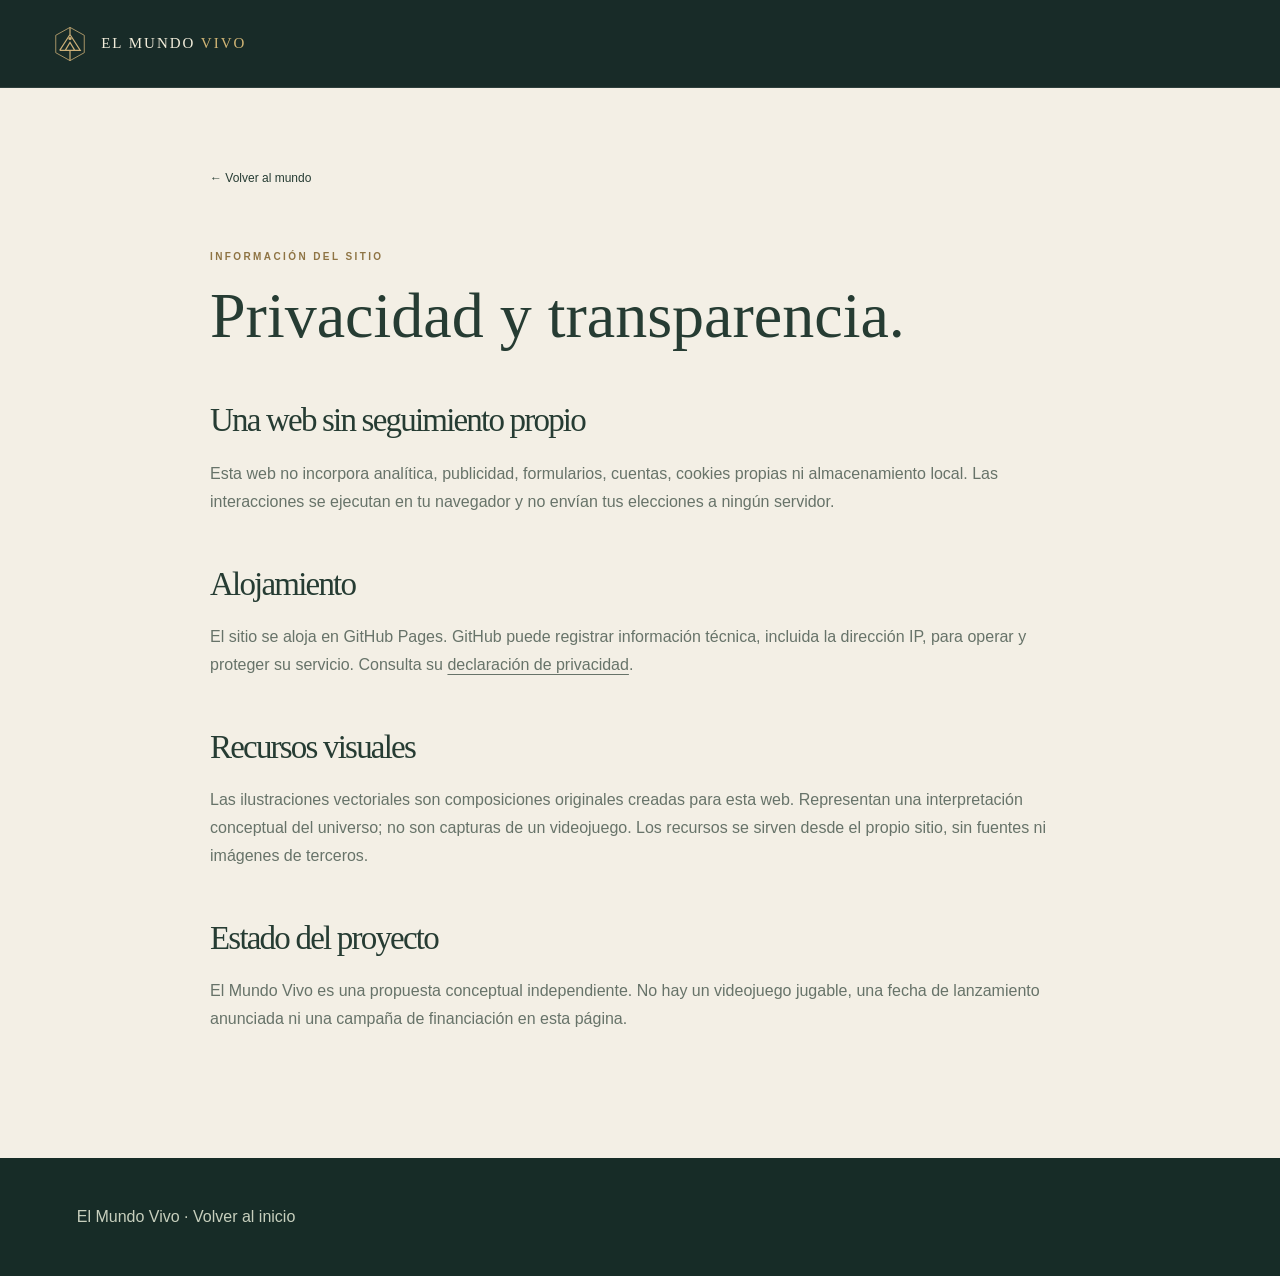
==== privacidad.html @ 5e22acbb "Create original responsive El Mundo Vivo concept website" ====
<!doctype html><html lang="es"><head><meta charset="utf-8"><meta name="viewport" content="width=device-width,initial-scale=1"><link rel="stylesheet" href="styles.css"><link rel="icon" href="assets/sigil.svg"><title>Privacidad — El Mundo Vivo</title></head><body><header class="header"><a class="brand" href="index.html"><img src="assets/sigil.svg" width="38" height="38" alt=""><span>EL MUNDO <b>VIVO</b></span></a></header><main class="document"><a class="back" href="index.html">← Volver al mundo</a><p class="eyebrow">INFORMACIÓN DEL SITIO</p><h1>Privacidad y transparencia.</h1><h2>Una web sin seguimiento propio</h2><p>Esta web no incorpora analítica, publicidad, formularios, cuentas, cookies propias ni almacenamiento local. Las interacciones se ejecutan en tu navegador y no envían tus elecciones a ningún servidor.</p><h2>Alojamiento</h2><p>El sitio se aloja en GitHub Pages. GitHub puede registrar información técnica, incluida la dirección IP, para operar y proteger su servicio. Consulta su <a href="https://docs.github.com/es/site-policy/privacy-policies/github-general-privacy-statement" rel="noreferrer">declaración de privacidad</a>.</p><h2>Recursos visuales</h2><p>Las ilustraciones vectoriales son composiciones originales creadas para esta web. Representan una interpretación conceptual del universo; no son capturas de un videojuego. Los recursos se sirven desde el propio sitio, sin fuentes ni imágenes de terceros.</p><h2>Estado del proyecto</h2><p>El Mundo Vivo es una propuesta conceptual independiente. No hay un videojuego jugable, una fecha de lanzamiento anunciada ni una campaña de financiación en esta página.</p></main><footer><a href="index.html">El Mundo Vivo · Volver al inicio</a></footer></body></html>
---- styles.css ----
@font-face{font-family:Atlas;src:local('Palatino Linotype'),local('Book Antiqua'),local('Georgia');font-display:swap}*{box-sizing:border-box}html{scroll-behavior:smooth;scroll-padding-top:90px}body{margin:0;background:#f3efe5;color:#263c33;font-family:'Segoe UI',Arial,sans-serif;font-size:16px;line-height:1.75}::selection{background:#ba9a59;color:#152c28}a{color:inherit;text-decoration:none}button{font:inherit;color:inherit;cursor:pointer}button,a{-webkit-tap-highlight-color:transparent}button:focus-visible,a:focus-visible,[tabindex]:focus-visible{outline:3px solid #ba8437;outline-offset:5px}img,svg{max-width:100%;display:block}h1,h2,h3,p{margin:0}h1,h2,h3{font-family:Atlas,Georgia,serif;font-weight:400;line-height:1.13}h2{font-size:clamp(36px,4.1vw,62px);letter-spacing:-1.8px}h2 em,h1 em{font-weight:400;color:#8e7444}h3{font-size:30px}p{color:#677369}button{background:none;border:0}.section{padding:105px max(6vw,24px)}.section-index,.eyebrow,.tiny-label,.map-caption{font-size:10px;letter-spacing:2.4px;font-weight:600}.section-index{color:#7b826f;margin-bottom:31px}.eyebrow{color:#8e7444;margin-bottom:22px;line-height:1.6}.header{height:88px;padding:0 4%;display:flex;align-items:center;justify-content:space-between;background:#182b28;color:#f2eddb;border-bottom:1px solid #ffffff18;position:relative;z-index:20}.brand{display:inline-flex;align-items:center;gap:12px;white-space:nowrap}.brand span{font-family:Georgia,serif;font-size:15px;letter-spacing:2px}.brand b{font-weight:400;color:#d1b575}nav{display:flex;align-items:center;gap:30px;font-size:12px;letter-spacing:.4px}nav a{padding:12px 0;position:relative}nav a:after{content:'';height:1px;background:#d1b575;position:absolute;bottom:6px;left:0;width:0;transition:width .2s}nav a:hover:after{width:100%}.nav-cta{border:1px solid #d1b5756b;padding:11px 18px;display:flex;gap:28px}.menu-toggle{display:none}.skip{position:fixed;top:-100px;left:15px;background:#f3efe5;color:#182b28;padding:12px 20px;z-index:100}.skip:focus{top:10px}.hero{height:min(820px,calc(100svh - 88px));min-height:650px;position:relative;overflow:hidden;background:#314b43;color:#f3efdf}.hero-art,.hero-shade{position:absolute;inset:0}.hero-art{background:url('assets/hero.svg') center 42%/cover no-repeat}.hero-shade{background:linear-gradient(90deg,#112b2ac9 0%,#112b2a62 46%,#112b2a00 78%),linear-gradient(0deg,#122c2be8 0%,#142d2b00 50%)}.hero-content{position:relative;padding:130px 6vw 0;max-width:1100px}.light{color:#e3d1a3;display:flex;align-items:center;gap:15px}.line{height:1px;width:35px;background:#c6a868}.hero h1{font-size:clamp(42px,5vw,76px);letter-spacing:-1.9px;line-height:1.13}.hero h1 em{color:#e5d1a2}.hero-content>p:not(.eyebrow){max-width:530px;color:#e4e7db;font-size:15px;margin-top:28px;line-height:1.9}.hero-actions{display:flex;align-items:center;gap:30px;margin-top:37px}.button{padding:15px 24px;display:inline-flex;align-items:center;justify-content:space-between;gap:35px;font-size:12px;letter-spacing:.4px;min-height:50px;transition:background .2s,transform .2s}.button:hover{transform:translateY(-2px)}.gold{background:#d6bb80;color:#1e342c;border:1px solid #d6bb80}.gold:hover{background:#ead3a1}.text-link{font-size:12px;border-bottom:1px solid #b5bfa666;padding:12px 0;display:inline-flex;gap:22px}.hero-foot{position:absolute;bottom:32px;left:6%;right:6%;display:flex;justify-content:space-between;border-top:1px solid #d5dfc52e;padding-top:23px;font-size:9px;letter-spacing:1.8px}.hero-foot span{display:flex;align-items:center;gap:10px}.hero-foot small{font-size:10px;letter-spacing:.4px;color:#bec8b8}.hero-foot i,.status-pill i{width:5px;height:5px;border-radius:50%;background:#c8ae72;display:inline-block}.art-caption{position:absolute;right:24px;top:25px;font-size:8px;letter-spacing:1.2px;color:#f1e7c8;opacity:.7;writing-mode:vertical-rl}.intro{display:grid;grid-template-columns:1.25fr 1fr;column-gap:10%}.intro .section-index{grid-column:1/-1}.intro-body{padding-top:25px;max-width:470px}.intro-body p+p{margin-top:19px}.principles{grid-column:1/-1;display:grid;grid-template-columns:repeat(3,1fr);gap:65px;margin-top:65px;padding-top:36px;border-top:1px solid #c4c4b0}.principles article{position:relative;padding-left:40px}.principles article>span{position:absolute;left:0;top:2px;color:#9e8859;font-family:Georgia;font-size:22px}.principles h3{font-size:23px;margin-bottom:11px}.principles p{font-size:13px;max-width:265px}.atlas{background:#e7e7db;border-block:1px solid #d8dbcb}.section-top{display:flex;justify-content:space-between;align-items:end;gap:50px;margin-bottom:55px}.section-top>p{max-width:300px;font-size:14px;padding-bottom:5px}.atlas-layout{display:grid;grid-template-columns:1.25fr 1fr;gap:5%;align-items:start}.map-frame{position:relative;padding-top:27px}.map-caption{position:absolute;top:0;left:0;font-size:8px;letter-spacing:1.6px;color:#6b7f70}.map{width:100%;height:auto;max-height:580px}.region-tabs{display:flex;gap:18px;border-bottom:1px solid #b8c2b1;overflow:auto;scrollbar-width:thin}.region-tabs button{padding:12px 0 14px;white-space:nowrap;font-size:11px;position:relative;min-height:48px}.region-tabs button[aria-selected=true]{color:#745c2c}.region-tabs button[aria-selected=true]:after{content:'';position:absolute;bottom:0;left:0;right:0;height:2px;background:#a38c53}.region-detail{padding-top:25px}.region-art{height:220px;background:#a8b3a0;overflow:hidden}.region-art img{width:100%;height:100%;object-fit:cover}.region-copy{padding:27px 0 0}.region-copy .eyebrow{font-size:9px;margin-bottom:11px}.region-copy h3{font-size:40px;margin-bottom:15px}.region-copy>p:not(.eyebrow){font-size:13px}.tags{display:flex;gap:8px;flex-wrap:wrap;margin:22px 0}.tags span{font-size:9px;text-transform:uppercase;letter-spacing:1px;border:1px solid #b8c2b1;padding:4px 10px}.region-note{border-top:1px solid #c3c9b9;padding-top:18px;font-family:Georgia,serif;font-style:italic;color:#6a735d!important}.paths{background:#182f2b;color:#f2edde}.paths .section-index{color:#91a293}.paths-heading{display:flex;justify-content:space-between;align-items:end;gap:40px}.paths h2 em{color:#cbb179}.paths-heading>p{color:#adbaac;font-size:14px}.life-layout{display:grid;grid-template-columns:1fr 1.4fr;gap:10%;margin-top:55px}.life-options button{width:100%;min-height:65px;border-bottom:1px solid #aebda42d;display:flex;align-items:center;gap:20px;text-align:left;font-family:Georgia,serif;font-size:24px;color:#a4b1a3;transition:color .2s,padding .2s}.life-options button>span{font-family:'Segoe UI',sans-serif;font-size:9px;letter-spacing:1px;color:#95a58e}.life-options button>b{margin-left:auto;font-weight:400;font-family:Arial;opacity:0;font-size:19px}.life-options button.active,.life-options button:hover{color:#e5d1a2;padding-left:12px}.life-options button.active>b{opacity:1}.life-story{position:relative;min-height:470px;border:1px solid #bec9ac40;padding:150px 42px 35px;overflow:hidden;background:#213b34}.life-emblem{position:absolute;right:22px;top:5px;opacity:.6;width:185px;height:170px}.life-emblem svg{fill:none;stroke:#c9ae74;stroke-width:1}.life-story .eyebrow{color:#c9ae74;font-size:9px}.life-story h3{font-size:37px;max-width:420px;position:relative}.life-story>p:not(.eyebrow){color:#bbc7b6;font-size:13px;margin:22px 0;max-width:430px;position:relative}.life-quote{font-family:Georgia,serif;font-size:14px;font-style:italic;color:#d5cfb7;display:block;max-width:400px}.life-progression{display:flex;align-items:center;gap:14px;font-size:9px;letter-spacing:.5px;text-transform:uppercase;margin-top:30px;padding-top:22px;border-top:1px solid #b7c2a52d}.life-progression i{font-style:normal;color:#bda26b}.paths-note{font-size:12px;color:#aebba8;margin-top:36px}.chronicles{background:#f3efe5}.chronicle-layout{display:grid;grid-template-columns:1fr 1.45fr;gap:9%}.chronicle-intro{padding-top:25px}.tiny-label{font-size:8px;color:#928259}.chronicle-intro h3{font-size:33px;margin:21px 0}.chronicle-intro>p{font-size:13px;max-width:360px}.week-controls{display:flex;gap:7px;margin-top:33px}.week-controls button{height:44px;width:44px;min-width:35px;border:1px solid #c7c8b6;font-size:11px}.week-controls button.active{background:#2c4438;color:#f1ebd8;border-color:#2c4438}.day-card{border:1px solid #c6c7b4;background:#eae7da;padding:36px 38px;min-height:350px;display:flex;flex-direction:column;position:relative}.day-top{display:flex;justify-content:space-between;align-items:center}.day-top>span{font-family:Georgia;font-size:65px;color:#b1ad90;line-height:1}.day-top .eyebrow{font-size:9px;margin:0}.day-card h3{font-size:36px;margin-top:32px}.day-card>p{font-size:14px;margin-top:20px}.day-bottom{border-top:1px solid #c7c7b4;padding-top:22px;margin-top:30px;display:flex;align-items:center;justify-content:space-between;gap:15px;font-size:10px}.day-bottom>span{color:#727b69;font-size:9px}.day-bottom button{white-space:nowrap;min-height:44px;padding:0}.day-bottom button span{margin-left:12px}.manifesto{background:#e5e6d9;text-align:center;padding-bottom:100px;border-block:1px solid #d2d6c4}.ornament{display:block;color:#9d8756;font-size:38px;margin-bottom:10px}.manifesto .eyebrow{font-size:9px}.promises{display:flex;gap:65px;text-align:left;margin:55px auto 0;max-width:1120px}.promises p{flex:1;font-size:13px}.promises b{display:block;font-family:Georgia,serif;color:#344c3d;font-size:20px;font-weight:400;margin-bottom:12px}.horizon-layout{display:grid;grid-template-columns:1.25fr 1fr;gap:10%}.horizon-layout>div>p:not(.eyebrow){font-size:14px;max-width:490px;margin:28px 0}.outline{border:1px solid #9caa91;margin-top:5px}.outline:hover{background:#e4e6d6}.project-status{border:1px solid #c9cbb9;padding:32px 34px;align-self:start}.status-pill{display:inline-flex;align-items:center;gap:10px;font-size:8px;letter-spacing:1.7px;border:1px solid #b3bfa7;padding:5px 12px;margin-bottom:24px}.status-pill i{background:#748969}.project-status h3{font-size:28px}.project-status>p{font-size:12px!important;margin:17px 0!important}.project-status dl{margin:22px 0 0}.project-status dl div{display:flex;gap:15px;justify-content:space-between;padding:13px 0;border-top:1px solid #d4d6c5;font-size:10px}.project-status dt{color:#80886f}.project-status dd{margin:0;text-align:right}.closing{padding:80px 24px;background:#2a4236;text-align:center;color:#e7ddbf;background-image:url('assets/closing.svg');background-size:cover;background-position:center}.closing p{font-family:Georgia,serif;color:#e7ddbf;font-size:clamp(23px,3vw,39px);line-height:1.5}.closing a{display:inline-flex;gap:25px;padding:15px 0;border-bottom:1px solid #bfb186;font-size:11px;margin-top:23px}footer{background:#172c27;color:#c7cfbd;padding:45px 6%;display:flex;align-items:center;justify-content:space-between;gap:35px;flex-wrap:wrap}footer>.brand span{font-size:12px}footer>p{font-family:Georgia,serif;font-size:13px;color:#a3b29e}footer>div{display:flex;flex-wrap:wrap;gap:18px;font-size:10px}footer>div>span{flex-basis:100%;text-align:right;font-size:8px;letter-spacing:1px;color:#82967f}.document{max-width:920px;margin:auto;padding:75px 30px 110px}.document h1{font-size:clamp(42px,5vw,64px);margin-bottom:35px}.document h2{font-size:33px;margin:50px 0 20px}.document p{margin:15px 0}.document li{margin:12px 0}.document .back{display:inline-block;margin-bottom:45px;font-size:12px}.document a:not(.back){text-decoration:underline;text-underline-offset:4px}.document .doc-lead{font-family:Georgia,serif;font-size:24px;color:#8e7444}.document .doc-note{border-block:1px solid #c9cbb9;padding:20px 0;margin:30px 0;font-size:13px}@media(min-width:1600px){.section{padding-left:max(6vw,calc((100vw - 1400px)/2));padding-right:max(6vw,calc((100vw - 1400px)/2))}.hero-content{padding-left:max(6vw,calc((100vw - 1400px)/2));max-width:1300px}}@media(max-width:1050px){nav{gap:18px}.brand span{font-size:12px}.atlas-layout{gap:4%;grid-template-columns:1fr 1fr}.region-tabs{gap:12px}.life-layout{gap:6%}.life-story{padding-inline:28px}.principles{gap:30px}.hero-content{padding-top:100px}.promises{gap:30px}.horizon-layout{gap:6%}.project-status{padding:25px}.hero h1{font-size:59px}}@media(max-width:760px){html{scroll-padding-top:20px}.header{height:74px;padding:0 22px}.menu-toggle{display:flex;flex-direction:column;justify-content:center;gap:6px;width:44px;height:44px}.menu-toggle span{height:1px;width:24px;background:#d7c596;transition:transform .2s}nav{display:none;position:absolute;top:74px;left:0;right:0;background:#182b28;padding:22px;box-shadow:0 15px 30px #0002;flex-direction:column;align-items:stretch;gap:8px}nav.open{display:flex}nav a{padding:12px 4px;min-height:44px}.nav-cta{padding:12px!important;justify-content:space-between}.menu-toggle[aria-expanded=true] span:first-child{transform:translateY(3.5px) rotate(45deg)}.menu-toggle[aria-expanded=true] span:last-child{transform:translateY(-3.5px) rotate(-45deg)}.section{padding:67px 24px}.hero{height:740px;min-height:650px;max-height:none}.hero-art{background-position:62% center}.hero-shade{background:linear-gradient(90deg,#122c2ad9,#122c2a55),linear-gradient(0deg,#122c2af5,#122c2a00 60%)}.hero-content{padding:105px 24px 0}.hero h1{font-size:clamp(40px,7.8vw,57px);letter-spacing:-1.3px}.hero .eyebrow{font-size:8px;letter-spacing:1.8px}.hero-content>p:not(.eyebrow){font-size:14px;max-width:340px}.desktop-break{display:none}.hero-actions{align-items:start;gap:17px;flex-direction:column}.hero-foot{bottom:27px;left:24px;right:24px;flex-direction:column;gap:15px;font-size:8px;letter-spacing:1.2px}.hero-foot small{font-size:9px}.art-caption{right:8px;font-size:7px;top:28px}.intro{display:block}.intro-body{padding-top:27px;max-width:100%;font-size:14px}.principles{margin-top:35px;grid-template-columns:1fr;gap:26px;padding-top:30px}.principles article{padding-left:34px}.principles p{max-width:100%}.principles h3{font-size:23px}.section-top{display:block;margin-bottom:30px}.section-top>p{margin-top:25px;max-width:100%;font-size:13px}.section-index{margin-bottom:24px}.atlas-layout{display:flex;flex-direction:column;gap:30px}.map-frame{width:100%}.map-caption{font-size:6px;letter-spacing:1.3px}.map{max-height:450px}.region-panel{width:100%}.region-tabs{gap:0;justify-content:space-between}.region-tabs button{font-size:10px;padding-inline:4px}.region-art{height:210px}.region-copy h3{font-size:38px}.paths-heading{display:block}.paths-heading>p{margin-top:22px;font-size:13px}.life-layout{grid-template-columns:1fr;gap:28px;margin-top:30px}.life-options{display:grid;grid-template-columns:1fr 1fr;gap:0 18px}.life-options button{font-size:18px;gap:9px;min-height:56px}.life-options button>span{font-size:8px}.life-options button>b{font-size:14px}.life-options button.active,.life-options button:hover{padding-left:4px}.life-story{padding:130px 25px 28px;min-height:440px}.life-story h3{font-size:32px}.life-emblem{width:150px;height:140px}.life-progression{gap:8px;font-size:8px}.paths-note{font-size:11px}.chronicle-layout{grid-template-columns:1fr;gap:30px}.chronicle-intro{padding-top:0}.chronicle-intro h3{font-size:30px}.chronicle-intro>p{max-width:100%}.week-controls{gap:8px}.week-controls button{flex:1;min-width:0}.day-card{padding:27px 24px;min-height:365px}.day-card h3{font-size:31px}.day-top>span{font-size:48px}.day-top .eyebrow{font-size:8px}.day-card>p{font-size:13px}.day-bottom{align-items:start;flex-direction:column;gap:6px}.promises{flex-direction:column;gap:30px;margin-top:40px}.manifesto h2{font-size:37px}.horizon-layout{grid-template-columns:1fr;gap:38px}.horizon-layout>div>p:not(.eyebrow){font-size:13px}.project-status dl div{font-size:10px}.closing{padding:65px 22px}footer{padding:35px 24px;gap:20px;display:block}footer>p{margin-top:16px}footer>div{margin-top:25px}footer>div>span{text-align:left}h2{letter-spacing:-1.1px}.document{padding:50px 24px 80px}.document h2{font-size:29px}.document p,.document li{font-size:14px}}@media(prefers-reduced-motion:reduce){html{scroll-behavior:auto}*,*:before,*:after{transition:none!important;animation:none!important}}
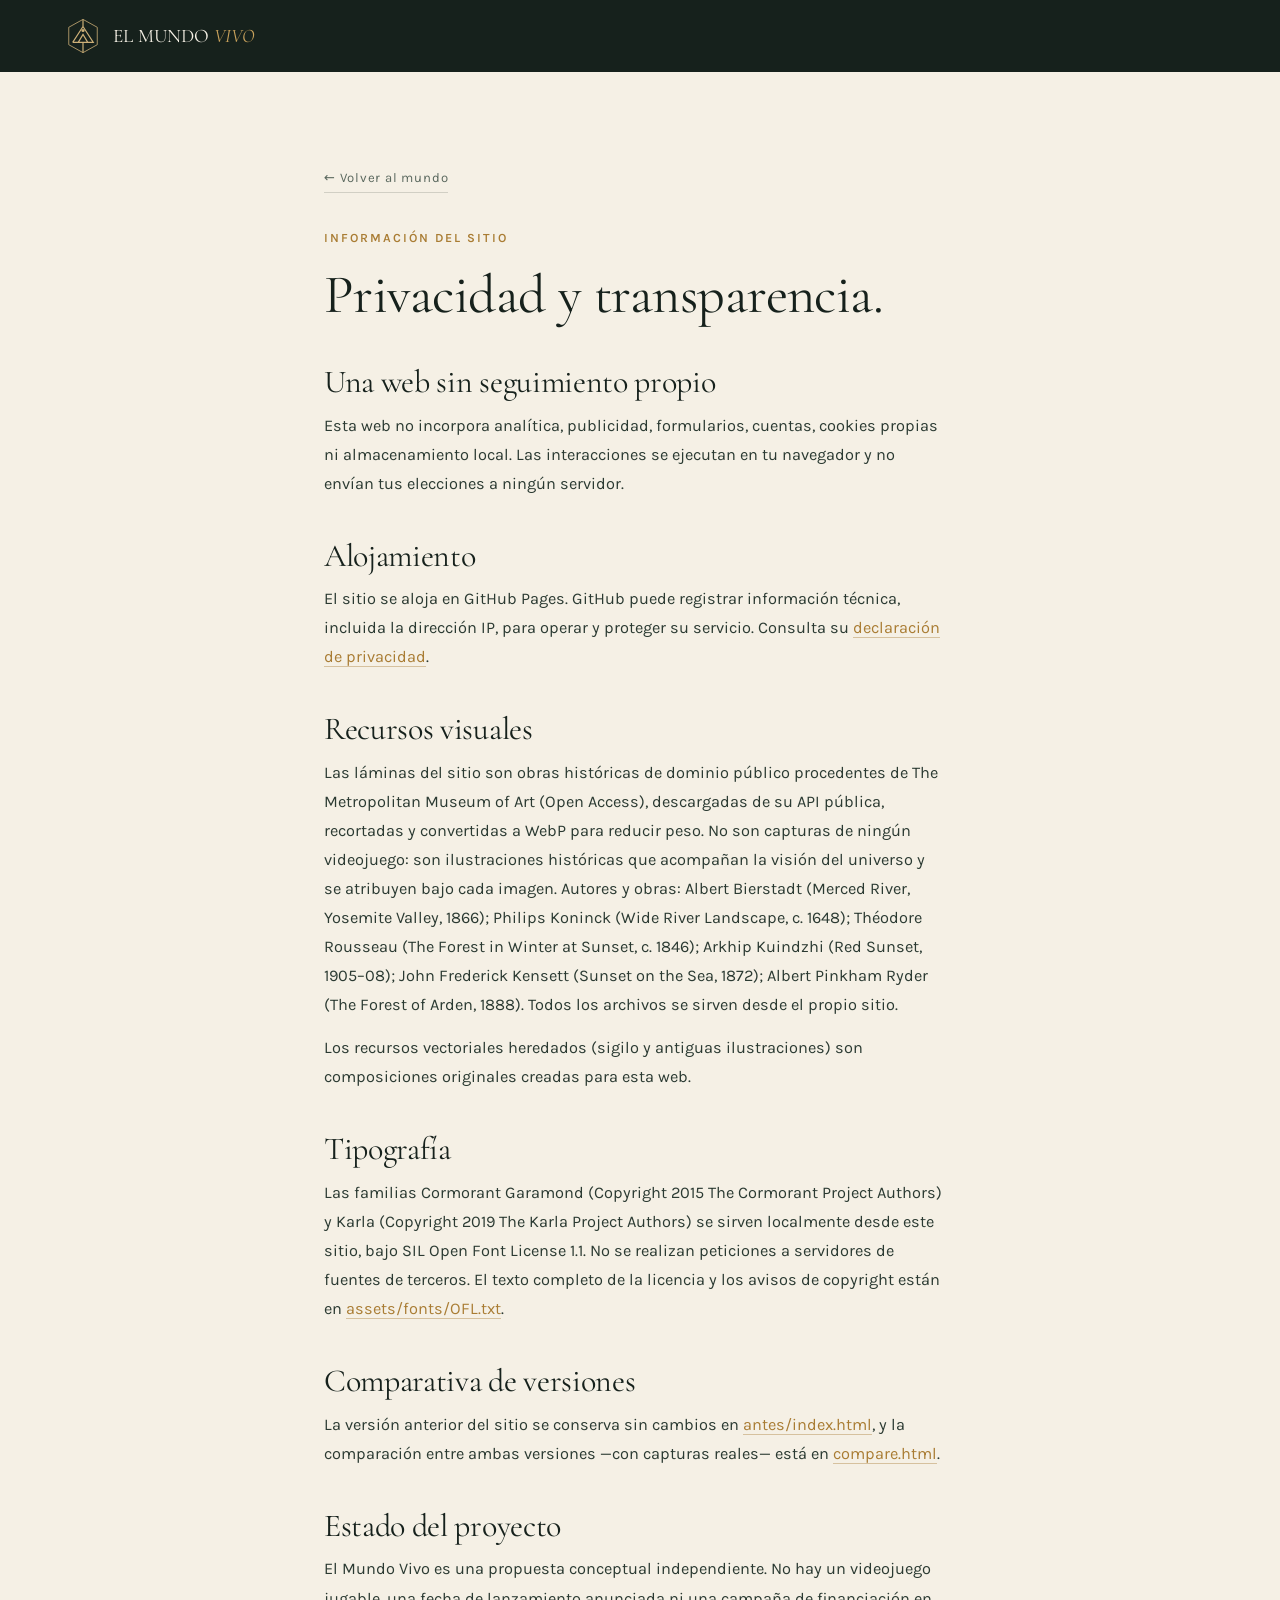
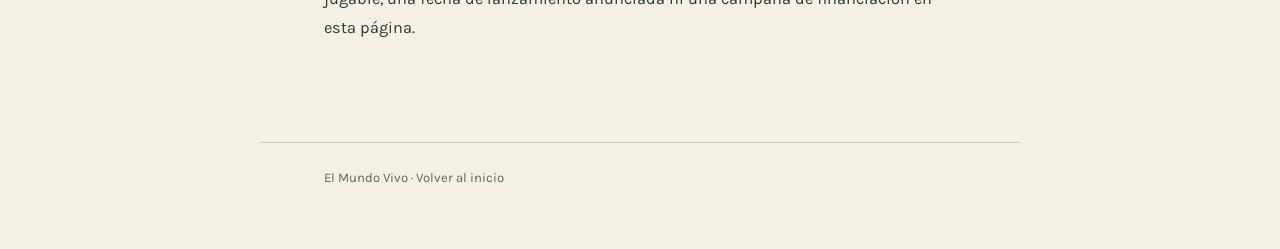
==== commit 639825d3: "feat: redesign El Mundo Vivo with illustrated chronicle and before-after comparison" ====
--- a/privacidad.html
+++ b/privacidad.html
@@ -1 +1 @@
-<!doctype html><html lang="es"><head><meta charset="utf-8"><meta name="viewport" content="width=device-width,initial-scale=1"><link rel="stylesheet" href="styles.css"><link rel="icon" href="assets/sigil.svg"><title>Privacidad — El Mundo Vivo</title></head><body><header class="header"><a class="brand" href="index.html"><img src="assets/sigil.svg" width="38" height="38" alt=""><span>EL MUNDO <b>VIVO</b></span></a></header><main class="document"><a class="back" href="index.html">← Volver al mundo</a><p class="eyebrow">INFORMACIÓN DEL SITIO</p><h1>Privacidad y transparencia.</h1><h2>Una web sin seguimiento propio</h2><p>Esta web no incorpora analítica, publicidad, formularios, cuentas, cookies propias ni almacenamiento local. Las interacciones se ejecutan en tu navegador y no envían tus elecciones a ningún servidor.</p><h2>Alojamiento</h2><p>El sitio se aloja en GitHub Pages. GitHub puede registrar información técnica, incluida la dirección IP, para operar y proteger su servicio. Consulta su <a href="https://docs.github.com/es/site-policy/privacy-policies/github-general-privacy-statement" rel="noreferrer">declaración de privacidad</a>.</p><h2>Recursos visuales</h2><p>Las ilustraciones vectoriales son composiciones originales creadas para esta web. Representan una interpretación conceptual del universo; no son capturas de un videojuego. Los recursos se sirven desde el propio sitio, sin fuentes ni imágenes de terceros.</p><h2>Estado del proyecto</h2><p>El Mundo Vivo es una propuesta conceptual independiente. No hay un videojuego jugable, una fecha de lanzamiento anunciada ni una campaña de financiación en esta página.</p></main><footer><a href="index.html">El Mundo Vivo · Volver al inicio</a></footer></body></html>+<!doctype html><html lang="es"><head><meta charset="utf-8"><meta name="viewport" content="width=device-width,initial-scale=1"><link rel="stylesheet" href="styles.css"><link rel="icon" href="assets/sigil.svg"><title>Privacidad — El Mundo Vivo</title></head><body><header class="header"><a class="brand" href="index.html"><img src="assets/sigil.svg" width="38" height="38" alt=""><span>EL MUNDO <b>VIVO</b></span></a></header><main class="document"><a class="back" href="index.html">← Volver al mundo</a><p class="eyebrow">INFORMACIÓN DEL SITIO</p><h1>Privacidad y transparencia.</h1><h2>Una web sin seguimiento propio</h2><p>Esta web no incorpora analítica, publicidad, formularios, cuentas, cookies propias ni almacenamiento local. Las interacciones se ejecutan en tu navegador y no envían tus elecciones a ningún servidor.</p><h2>Alojamiento</h2><p>El sitio se aloja en GitHub Pages. GitHub puede registrar información técnica, incluida la dirección IP, para operar y proteger su servicio. Consulta su <a href="https://docs.github.com/es/site-policy/privacy-policies/github-general-privacy-statement" rel="noreferrer">declaración de privacidad</a>.</p><h2>Recursos visuales</h2><p>Las láminas del sitio son obras históricas de dominio público procedentes de The Metropolitan Museum of Art (Open Access), descargadas de su API pública, recortadas y convertidas a WebP para reducir peso. No son capturas de ningún videojuego: son ilustraciones históricas que acompañan la visión del universo y se atribuyen bajo cada imagen. Autores y obras: Albert Bierstadt (<cite>Merced River, Yosemite Valley</cite>, 1866); Philips Koninck (<cite>Wide River Landscape</cite>, c. 1648); Théodore Rousseau (<cite>The Forest in Winter at Sunset</cite>, c. 1846); Arkhip Kuindzhi (<cite>Red Sunset</cite>, 1905–08); John Frederick Kensett (<cite>Sunset on the Sea</cite>, 1872); Albert Pinkham Ryder (<cite>The Forest of Arden</cite>, 1888). Todos los archivos se sirven desde el propio sitio.</p><p>Los recursos vectoriales heredados (sigilo y antiguas ilustraciones) son composiciones originales creadas para esta web.</p><h2>Tipografía</h2><p>Las familias Cormorant Garamond (Copyright 2015 The Cormorant Project Authors) y Karla (Copyright 2019 The Karla Project Authors) se sirven localmente desde este sitio, bajo SIL Open Font License 1.1. No se realizan peticiones a servidores de fuentes de terceros. El texto completo de la licencia y los avisos de copyright están en <a href="assets/fonts/OFL.txt">assets/fonts/OFL.txt</a>.</p><h2>Comparativa de versiones</h2><p>La versión anterior del sitio se conserva sin cambios en <a href="antes/index.html">antes/index.html</a>, y la comparación entre ambas versiones —con capturas reales— está en <a href="compare.html">compare.html</a>.</p><h2>Estado del proyecto</h2><p>El Mundo Vivo es una propuesta conceptual independiente. No hay un videojuego jugable, una fecha de lanzamiento anunciada ni una campaña de financiación en esta página.</p></main><footer><a href="index.html">El Mundo Vivo · Volver al inicio</a></footer></body></html>
--- a/styles.css
+++ b/styles.css
@@ -1 +1,1108 @@
-@font-face{font-family:Atlas;src:local('Palatino Linotype'),local('Book Antiqua'),local('Georgia');font-display:swap}*{box-sizing:border-box}html{scroll-behavior:smooth;scroll-padding-top:90px}body{margin:0;background:#f3efe5;color:#263c33;font-family:'Segoe UI',Arial,sans-serif;font-size:16px;line-height:1.75}::selection{background:#ba9a59;color:#152c28}a{color:inherit;text-decoration:none}button{font:inherit;color:inherit;cursor:pointer}button,a{-webkit-tap-highlight-color:transparent}button:focus-visible,a:focus-visible,[tabindex]:focus-visible{outline:3px solid #ba8437;outline-offset:5px}img,svg{max-width:100%;display:block}h1,h2,h3,p{margin:0}h1,h2,h3{font-family:Atlas,Georgia,serif;font-weight:400;line-height:1.13}h2{font-size:clamp(36px,4.1vw,62px);letter-spacing:-1.8px}h2 em,h1 em{font-weight:400;color:#8e7444}h3{font-size:30px}p{color:#677369}button{background:none;border:0}.section{padding:105px max(6vw,24px)}.section-index,.eyebrow,.tiny-label,.map-caption{font-size:10px;letter-spacing:2.4px;font-weight:600}.section-index{color:#7b826f;margin-bottom:31px}.eyebrow{color:#8e7444;margin-bottom:22px;line-height:1.6}.header{height:88px;padding:0 4%;display:flex;align-items:center;justify-content:space-between;background:#182b28;color:#f2eddb;border-bottom:1px solid #ffffff18;position:relative;z-index:20}.brand{display:inline-flex;align-items:center;gap:12px;white-space:nowrap}.brand span{font-family:Georgia,serif;font-size:15px;letter-spacing:2px}.brand b{font-weight:400;color:#d1b575}nav{display:flex;align-items:center;gap:30px;font-size:12px;letter-spacing:.4px}nav a{padding:12px 0;position:relative}nav a:after{content:'';height:1px;background:#d1b575;position:absolute;bottom:6px;left:0;width:0;transition:width .2s}nav a:hover:after{width:100%}.nav-cta{border:1px solid #d1b5756b;padding:11px 18px;display:flex;gap:28px}.menu-toggle{display:none}.skip{position:fixed;top:-100px;left:15px;background:#f3efe5;color:#182b28;padding:12px 20px;z-index:100}.skip:focus{top:10px}.hero{height:min(820px,calc(100svh - 88px));min-height:650px;position:relative;overflow:hidden;background:#314b43;color:#f3efdf}.hero-art,.hero-shade{position:absolute;inset:0}.hero-art{background:url('assets/hero.svg') center 42%/cover no-repeat}.hero-shade{background:linear-gradient(90deg,#112b2ac9 0%,#112b2a62 46%,#112b2a00 78%),linear-gradient(0deg,#122c2be8 0%,#142d2b00 50%)}.hero-content{position:relative;padding:130px 6vw 0;max-width:1100px}.light{color:#e3d1a3;display:flex;align-items:center;gap:15px}.line{height:1px;width:35px;background:#c6a868}.hero h1{font-size:clamp(42px,5vw,76px);letter-spacing:-1.9px;line-height:1.13}.hero h1 em{color:#e5d1a2}.hero-content>p:not(.eyebrow){max-width:530px;color:#e4e7db;font-size:15px;margin-top:28px;line-height:1.9}.hero-actions{display:flex;align-items:center;gap:30px;margin-top:37px}.button{padding:15px 24px;display:inline-flex;align-items:center;justify-content:space-between;gap:35px;font-size:12px;letter-spacing:.4px;min-height:50px;transition:background .2s,transform .2s}.button:hover{transform:translateY(-2px)}.gold{background:#d6bb80;color:#1e342c;border:1px solid #d6bb80}.gold:hover{background:#ead3a1}.text-link{font-size:12px;border-bottom:1px solid #b5bfa666;padding:12px 0;display:inline-flex;gap:22px}.hero-foot{position:absolute;bottom:32px;left:6%;right:6%;display:flex;justify-content:space-between;border-top:1px solid #d5dfc52e;padding-top:23px;font-size:9px;letter-spacing:1.8px}.hero-foot span{display:flex;align-items:center;gap:10px}.hero-foot small{font-size:10px;letter-spacing:.4px;color:#bec8b8}.hero-foot i,.status-pill i{width:5px;height:5px;border-radius:50%;background:#c8ae72;display:inline-block}.art-caption{position:absolute;right:24px;top:25px;font-size:8px;letter-spacing:1.2px;color:#f1e7c8;opacity:.7;writing-mode:vertical-rl}.intro{display:grid;grid-template-columns:1.25fr 1fr;column-gap:10%}.intro .section-index{grid-column:1/-1}.intro-body{padding-top:25px;max-width:470px}.intro-body p+p{margin-top:19px}.principles{grid-column:1/-1;display:grid;grid-template-columns:repeat(3,1fr);gap:65px;margin-top:65px;padding-top:36px;border-top:1px solid #c4c4b0}.principles article{position:relative;padding-left:40px}.principles article>span{position:absolute;left:0;top:2px;color:#9e8859;font-family:Georgia;font-size:22px}.principles h3{font-size:23px;margin-bottom:11px}.principles p{font-size:13px;max-width:265px}.atlas{background:#e7e7db;border-block:1px solid #d8dbcb}.section-top{display:flex;justify-content:space-between;align-items:end;gap:50px;margin-bottom:55px}.section-top>p{max-width:300px;font-size:14px;padding-bottom:5px}.atlas-layout{display:grid;grid-template-columns:1.25fr 1fr;gap:5%;align-items:start}.map-frame{position:relative;padding-top:27px}.map-caption{position:absolute;top:0;left:0;font-size:8px;letter-spacing:1.6px;color:#6b7f70}.map{width:100%;height:auto;max-height:580px}.region-tabs{display:flex;gap:18px;border-bottom:1px solid #b8c2b1;overflow:auto;scrollbar-width:thin}.region-tabs button{padding:12px 0 14px;white-space:nowrap;font-size:11px;position:relative;min-height:48px}.region-tabs button[aria-selected=true]{color:#745c2c}.region-tabs button[aria-selected=true]:after{content:'';position:absolute;bottom:0;left:0;right:0;height:2px;background:#a38c53}.region-detail{padding-top:25px}.region-art{height:220px;background:#a8b3a0;overflow:hidden}.region-art img{width:100%;height:100%;object-fit:cover}.region-copy{padding:27px 0 0}.region-copy .eyebrow{font-size:9px;margin-bottom:11px}.region-copy h3{font-size:40px;margin-bottom:15px}.region-copy>p:not(.eyebrow){font-size:13px}.tags{display:flex;gap:8px;flex-wrap:wrap;margin:22px 0}.tags span{font-size:9px;text-transform:uppercase;letter-spacing:1px;border:1px solid #b8c2b1;padding:4px 10px}.region-note{border-top:1px solid #c3c9b9;padding-top:18px;font-family:Georgia,serif;font-style:italic;color:#6a735d!important}.paths{background:#182f2b;color:#f2edde}.paths .section-index{color:#91a293}.paths-heading{display:flex;justify-content:space-between;align-items:end;gap:40px}.paths h2 em{color:#cbb179}.paths-heading>p{color:#adbaac;font-size:14px}.life-layout{display:grid;grid-template-columns:1fr 1.4fr;gap:10%;margin-top:55px}.life-options button{width:100%;min-height:65px;border-bottom:1px solid #aebda42d;display:flex;align-items:center;gap:20px;text-align:left;font-family:Georgia,serif;font-size:24px;color:#a4b1a3;transition:color .2s,padding .2s}.life-options button>span{font-family:'Segoe UI',sans-serif;font-size:9px;letter-spacing:1px;color:#95a58e}.life-options button>b{margin-left:auto;font-weight:400;font-family:Arial;opacity:0;font-size:19px}.life-options button.active,.life-options button:hover{color:#e5d1a2;padding-left:12px}.life-options button.active>b{opacity:1}.life-story{position:relative;min-height:470px;border:1px solid #bec9ac40;padding:150px 42px 35px;overflow:hidden;background:#213b34}.life-emblem{position:absolute;right:22px;top:5px;opacity:.6;width:185px;height:170px}.life-emblem svg{fill:none;stroke:#c9ae74;stroke-width:1}.life-story .eyebrow{color:#c9ae74;font-size:9px}.life-story h3{font-size:37px;max-width:420px;position:relative}.life-story>p:not(.eyebrow){color:#bbc7b6;font-size:13px;margin:22px 0;max-width:430px;position:relative}.life-quote{font-family:Georgia,serif;font-size:14px;font-style:italic;color:#d5cfb7;display:block;max-width:400px}.life-progression{display:flex;align-items:center;gap:14px;font-size:9px;letter-spacing:.5px;text-transform:uppercase;margin-top:30px;padding-top:22px;border-top:1px solid #b7c2a52d}.life-progression i{font-style:normal;color:#bda26b}.paths-note{font-size:12px;color:#aebba8;margin-top:36px}.chronicles{background:#f3efe5}.chronicle-layout{display:grid;grid-template-columns:1fr 1.45fr;gap:9%}.chronicle-intro{padding-top:25px}.tiny-label{font-size:8px;color:#928259}.chronicle-intro h3{font-size:33px;margin:21px 0}.chronicle-intro>p{font-size:13px;max-width:360px}.week-controls{display:flex;gap:7px;margin-top:33px}.week-controls button{height:44px;width:44px;min-width:35px;border:1px solid #c7c8b6;font-size:11px}.week-controls button.active{background:#2c4438;color:#f1ebd8;border-color:#2c4438}.day-card{border:1px solid #c6c7b4;background:#eae7da;padding:36px 38px;min-height:350px;display:flex;flex-direction:column;position:relative}.day-top{display:flex;justify-content:space-between;align-items:center}.day-top>span{font-family:Georgia;font-size:65px;color:#b1ad90;line-height:1}.day-top .eyebrow{font-size:9px;margin:0}.day-card h3{font-size:36px;margin-top:32px}.day-card>p{font-size:14px;margin-top:20px}.day-bottom{border-top:1px solid #c7c7b4;padding-top:22px;margin-top:30px;display:flex;align-items:center;justify-content:space-between;gap:15px;font-size:10px}.day-bottom>span{color:#727b69;font-size:9px}.day-bottom button{white-space:nowrap;min-height:44px;padding:0}.day-bottom button span{margin-left:12px}.manifesto{background:#e5e6d9;text-align:center;padding-bottom:100px;border-block:1px solid #d2d6c4}.ornament{display:block;color:#9d8756;font-size:38px;margin-bottom:10px}.manifesto .eyebrow{font-size:9px}.promises{display:flex;gap:65px;text-align:left;margin:55px auto 0;max-width:1120px}.promises p{flex:1;font-size:13px}.promises b{display:block;font-family:Georgia,serif;color:#344c3d;font-size:20px;font-weight:400;margin-bottom:12px}.horizon-layout{display:grid;grid-template-columns:1.25fr 1fr;gap:10%}.horizon-layout>div>p:not(.eyebrow){font-size:14px;max-width:490px;margin:28px 0}.outline{border:1px solid #9caa91;margin-top:5px}.outline:hover{background:#e4e6d6}.project-status{border:1px solid #c9cbb9;padding:32px 34px;align-self:start}.status-pill{display:inline-flex;align-items:center;gap:10px;font-size:8px;letter-spacing:1.7px;border:1px solid #b3bfa7;padding:5px 12px;margin-bottom:24px}.status-pill i{background:#748969}.project-status h3{font-size:28px}.project-status>p{font-size:12px!important;margin:17px 0!important}.project-status dl{margin:22px 0 0}.project-status dl div{display:flex;gap:15px;justify-content:space-between;padding:13px 0;border-top:1px solid #d4d6c5;font-size:10px}.project-status dt{color:#80886f}.project-status dd{margin:0;text-align:right}.closing{padding:80px 24px;background:#2a4236;text-align:center;color:#e7ddbf;background-image:url('assets/closing.svg');background-size:cover;background-position:center}.closing p{font-family:Georgia,serif;color:#e7ddbf;font-size:clamp(23px,3vw,39px);line-height:1.5}.closing a{display:inline-flex;gap:25px;padding:15px 0;border-bottom:1px solid #bfb186;font-size:11px;margin-top:23px}footer{background:#172c27;color:#c7cfbd;padding:45px 6%;display:flex;align-items:center;justify-content:space-between;gap:35px;flex-wrap:wrap}footer>.brand span{font-size:12px}footer>p{font-family:Georgia,serif;font-size:13px;color:#a3b29e}footer>div{display:flex;flex-wrap:wrap;gap:18px;font-size:10px}footer>div>span{flex-basis:100%;text-align:right;font-size:8px;letter-spacing:1px;color:#82967f}.document{max-width:920px;margin:auto;padding:75px 30px 110px}.document h1{font-size:clamp(42px,5vw,64px);margin-bottom:35px}.document h2{font-size:33px;margin:50px 0 20px}.document p{margin:15px 0}.document li{margin:12px 0}.document .back{display:inline-block;margin-bottom:45px;font-size:12px}.document a:not(.back){text-decoration:underline;text-underline-offset:4px}.document .doc-lead{font-family:Georgia,serif;font-size:24px;color:#8e7444}.document .doc-note{border-block:1px solid #c9cbb9;padding:20px 0;margin:30px 0;font-size:13px}@media(min-width:1600px){.section{padding-left:max(6vw,calc((100vw - 1400px)/2));padding-right:max(6vw,calc((100vw - 1400px)/2))}.hero-content{padding-left:max(6vw,calc((100vw - 1400px)/2));max-width:1300px}}@media(max-width:1050px){nav{gap:18px}.brand span{font-size:12px}.atlas-layout{gap:4%;grid-template-columns:1fr 1fr}.region-tabs{gap:12px}.life-layout{gap:6%}.life-story{padding-inline:28px}.principles{gap:30px}.hero-content{padding-top:100px}.promises{gap:30px}.horizon-layout{gap:6%}.project-status{padding:25px}.hero h1{font-size:59px}}@media(max-width:760px){html{scroll-padding-top:20px}.header{height:74px;padding:0 22px}.menu-toggle{display:flex;flex-direction:column;justify-content:center;gap:6px;width:44px;height:44px}.menu-toggle span{height:1px;width:24px;background:#d7c596;transition:transform .2s}nav{display:none;position:absolute;top:74px;left:0;right:0;background:#182b28;padding:22px;box-shadow:0 15px 30px #0002;flex-direction:column;align-items:stretch;gap:8px}nav.open{display:flex}nav a{padding:12px 4px;min-height:44px}.nav-cta{padding:12px!important;justify-content:space-between}.menu-toggle[aria-expanded=true] span:first-child{transform:translateY(3.5px) rotate(45deg)}.menu-toggle[aria-expanded=true] span:last-child{transform:translateY(-3.5px) rotate(-45deg)}.section{padding:67px 24px}.hero{height:740px;min-height:650px;max-height:none}.hero-art{background-position:62% center}.hero-shade{background:linear-gradient(90deg,#122c2ad9,#122c2a55),linear-gradient(0deg,#122c2af5,#122c2a00 60%)}.hero-content{padding:105px 24px 0}.hero h1{font-size:clamp(40px,7.8vw,57px);letter-spacing:-1.3px}.hero .eyebrow{font-size:8px;letter-spacing:1.8px}.hero-content>p:not(.eyebrow){font-size:14px;max-width:340px}.desktop-break{display:none}.hero-actions{align-items:start;gap:17px;flex-direction:column}.hero-foot{bottom:27px;left:24px;right:24px;flex-direction:column;gap:15px;font-size:8px;letter-spacing:1.2px}.hero-foot small{font-size:9px}.art-caption{right:8px;font-size:7px;top:28px}.intro{display:block}.intro-body{padding-top:27px;max-width:100%;font-size:14px}.principles{margin-top:35px;grid-template-columns:1fr;gap:26px;padding-top:30px}.principles article{padding-left:34px}.principles p{max-width:100%}.principles h3{font-size:23px}.section-top{display:block;margin-bottom:30px}.section-top>p{margin-top:25px;max-width:100%;font-size:13px}.section-index{margin-bottom:24px}.atlas-layout{display:flex;flex-direction:column;gap:30px}.map-frame{width:100%}.map-caption{font-size:6px;letter-spacing:1.3px}.map{max-height:450px}.region-panel{width:100%}.region-tabs{gap:0;justify-content:space-between}.region-tabs button{font-size:10px;padding-inline:4px}.region-art{height:210px}.region-copy h3{font-size:38px}.paths-heading{display:block}.paths-heading>p{margin-top:22px;font-size:13px}.life-layout{grid-template-columns:1fr;gap:28px;margin-top:30px}.life-options{display:grid;grid-template-columns:1fr 1fr;gap:0 18px}.life-options button{font-size:18px;gap:9px;min-height:56px}.life-options button>span{font-size:8px}.life-options button>b{font-size:14px}.life-options button.active,.life-options button:hover{padding-left:4px}.life-story{padding:130px 25px 28px;min-height:440px}.life-story h3{font-size:32px}.life-emblem{width:150px;height:140px}.life-progression{gap:8px;font-size:8px}.paths-note{font-size:11px}.chronicle-layout{grid-template-columns:1fr;gap:30px}.chronicle-intro{padding-top:0}.chronicle-intro h3{font-size:30px}.chronicle-intro>p{max-width:100%}.week-controls{gap:8px}.week-controls button{flex:1;min-width:0}.day-card{padding:27px 24px;min-height:365px}.day-card h3{font-size:31px}.day-top>span{font-size:48px}.day-top .eyebrow{font-size:8px}.day-card>p{font-size:13px}.day-bottom{align-items:start;flex-direction:column;gap:6px}.promises{flex-direction:column;gap:30px;margin-top:40px}.manifesto h2{font-size:37px}.horizon-layout{grid-template-columns:1fr;gap:38px}.horizon-layout>div>p:not(.eyebrow){font-size:13px}.project-status dl div{font-size:10px}.closing{padding:65px 22px}footer{padding:35px 24px;gap:20px;display:block}footer>p{margin-top:16px}footer>div{margin-top:25px}footer>div>span{text-align:left}h2{letter-spacing:-1.1px}.document{padding:50px 24px 80px}.document h2{font-size:29px}.document p,.document li{font-size:14px}}@media(prefers-reduced-motion:reduce){html{scroll-behavior:auto}*,*:before,*:after{transition:none!important;animation:none!important}}+/* ==========================================================================
+   El Mundo Vivo — hoja de estilo única
+   Dirección: crónica ilustrada de un mundo habitable (papel, tinta, oro viejo).
+   Tipografía: Cormorant Garamond (display) + Karla (interfaz), locales, OFL.
+   ========================================================================== */
+
+@font-face {
+  font-family: "Cormorant Garamond";
+  src: url("assets/fonts/cormorant-garamond-400-normal.woff2") format("woff2");
+  font-weight: 400;
+  font-style: normal;
+  font-display: swap;
+}
+@font-face {
+  font-family: "Cormorant Garamond";
+  src: url("assets/fonts/cormorant-garamond-600-normal.woff2") format("woff2");
+  font-weight: 600;
+  font-style: normal;
+  font-display: swap;
+}
+@font-face {
+  font-family: "Cormorant Garamond";
+  src: url("assets/fonts/cormorant-garamond-400-italic.woff2") format("woff2");
+  font-weight: 400;
+  font-style: italic;
+  font-display: swap;
+}
+@font-face {
+  font-family: "Karla";
+  src: url("assets/fonts/karla-400-normal.woff2") format("woff2");
+  font-weight: 400;
+  font-style: normal;
+  font-display: swap;
+}
+@font-face {
+  font-family: "Karla";
+  src: url("assets/fonts/karla-600-normal.woff2") format("woff2");
+  font-weight: 600;
+  font-style: normal;
+  font-display: swap;
+}
+
+:root {
+  --ink: #16211c;
+  --ink-soft: #1d2c24;
+  --paper: #f5f0e5;
+  --paper-deep: #ece5d5;
+  --sage: #e3e2cf;
+  --gold: #c9a25c;
+  --gold-deep: #a97c33;
+  --body: #2b3a32;
+  --muted: #59675d;
+  --line: rgba(22, 33, 28, 0.16);
+  --line-light: rgba(245, 240, 229, 0.22);
+  --serif: "Cormorant Garamond", "Iowan Old Style", Palatino, Georgia, serif;
+  --sans: "Karla", "Segoe UI", system-ui, sans-serif;
+  --wrap: 1240px;
+  --pad: clamp(20px, 5vw, 64px);
+}
+
+*,
+*::before,
+*::after { box-sizing: border-box; }
+
+html {
+  scroll-behavior: smooth;
+  scroll-padding-top: 84px;
+  -webkit-text-size-adjust: 100%;
+}
+
+body {
+  margin: 0;
+  max-width: 100%;
+  overflow-x: hidden;
+  background: var(--paper);
+  color: var(--body);
+  font-family: var(--sans);
+  font-size: 17px;
+  line-height: 1.68;
+  font-kerning: normal;
+}
+
+img,
+svg { display: block; max-width: 100%; }
+img { height: auto; }
+
+a { color: inherit; text-decoration: none; }
+h1, h2, h3, h4, p, figure, blockquote, dl, dd { margin: 0; }
+button { font: inherit; color: inherit; background: none; border: 0; cursor: pointer; }
+button, a { -webkit-tap-highlight-color: transparent; }
+cite { font-style: normal; }
+
+::selection { background: var(--gold); color: #14201a; }
+
+:focus-visible {
+  outline: 2px solid var(--gold-deep);
+  outline-offset: 4px;
+  border-radius: 2px;
+}
+
+.skip {
+  position: fixed;
+  top: -100px;
+  left: 16px;
+  z-index: 100;
+  padding: 12px 20px;
+  background: var(--paper);
+  color: var(--ink);
+  border: 1px solid var(--ink);
+}
+.skip:focus { top: 12px; }
+
+.wrap {
+  width: 100%;
+  max-width: var(--wrap);
+  margin: 0 auto;
+  padding: 0 var(--pad);
+}
+
+/* ------------------------------------------------------------------ tipografía */
+
+h1, h2, h3, .wordmark, .atlas-name, .path-name {
+  font-family: var(--serif);
+  font-weight: 400;
+  line-height: 1.06;
+  letter-spacing: -0.01em;
+  color: var(--ink);
+}
+
+h2 {
+  font-size: clamp(2.15rem, 4.4vw, 3.85rem);
+  line-height: 1.02;
+}
+h2 em {
+  font-style: italic;
+  color: var(--gold-deep);
+}
+h3 {
+  font-size: clamp(1.5rem, 2.1vw, 2rem);
+  line-height: 1.12;
+}
+
+p { max-width: 62ch; }
+
+.kicker,
+.index-label,
+.plate-caption,
+.plate-tag,
+.atlas-num,
+.path-num {
+  font-family: var(--sans);
+  font-size: 0.78rem;
+  font-weight: 600;
+  letter-spacing: 0.16em;
+  text-transform: uppercase;
+  line-height: 1.5;
+}
+
+.kicker { color: var(--gold-deep); }
+.band-ink .kicker { color: var(--gold); }
+
+.index-label {
+  display: flex;
+  align-items: baseline;
+  gap: 14px;
+  margin-bottom: 26px;
+  color: var(--muted);
+  font-size: 0.8rem;
+}
+.index-label span {
+  font-family: var(--serif);
+  font-size: 1.05rem;
+  font-weight: 600;
+  letter-spacing: 0.06em;
+  color: var(--gold-deep);
+}
+.band-ink .index-label { color: rgba(245, 240, 229, 0.62); }
+.band-ink .index-label span { color: var(--gold); }
+
+/* ------------------------------------------------------------------- cabecera */
+
+.masthead {
+  position: sticky;
+  top: 0;
+  z-index: 40;
+  display: flex;
+  align-items: center;
+  gap: 24px;
+  height: 72px;
+  padding: 0 var(--pad);
+  background: rgba(22, 33, 28, 0.94);
+  color: var(--paper);
+  border-bottom: 1px solid var(--line-light);
+  backdrop-filter: blur(8px);
+}
+
+.wordmark {
+  display: inline-flex;
+  align-items: center;
+  gap: 11px;
+  font-size: 1.24rem;
+  color: var(--paper);
+  white-space: nowrap;
+}
+.wordmark em {
+  font-style: italic;
+  color: var(--gold);
+}
+.wordmark img { flex: none; }
+
+.masthead nav {
+  display: flex;
+  align-items: center;
+  gap: clamp(16px, 2.4vw, 32px);
+  margin-left: auto;
+  font-size: 0.82rem;
+  letter-spacing: 0.04em;
+}
+.masthead nav a {
+  position: relative;
+  padding: 8px 0;
+  color: rgba(245, 240, 229, 0.86);
+}
+.masthead nav a::after {
+  content: "";
+  position: absolute;
+  left: 0;
+  bottom: 2px;
+  width: 0;
+  height: 1px;
+  background: var(--gold);
+  transition: width 0.22s ease;
+}
+.masthead nav a:hover::after,
+.masthead nav a:focus-visible::after { width: 100%; }
+.nav-quiet {
+  padding-left: 18px;
+  border-left: 1px solid var(--line-light);
+  color: rgba(245, 240, 229, 0.6) !important;
+}
+
+.menu-toggle {
+  display: none;
+  margin-left: auto;
+  width: 44px;
+  height: 44px;
+  padding: 12px 8px;
+}
+.menu-toggle span {
+  display: block;
+  height: 1.5px;
+  margin: 6px 0;
+  background: var(--paper);
+  transition: transform 0.2s ease, opacity 0.2s ease;
+}
+.menu-toggle[aria-expanded="true"] span:first-child { transform: translateY(3.75px) rotate(45deg); }
+.menu-toggle[aria-expanded="true"] span:last-child { transform: translateY(-3.75px) rotate(-45deg); }
+
+/* -------------------------------------------------------------------- portada */
+
+.cover {
+  position: relative;
+  isolation: isolate;
+  display: flex;
+  flex-direction: column;
+  justify-content: flex-end;
+  min-height: clamp(560px, 86svh, 800px);
+  color: var(--paper);
+  overflow: hidden;
+  background: var(--ink);
+}
+.cover-plate {
+  position: absolute;
+  inset: 0;
+  z-index: -2;
+}
+.cover-plate img {
+  width: 100%;
+  height: 100%;
+  object-fit: cover;
+  object-position: 50% 46%;
+  filter: saturate(0.94) contrast(1.02);
+}
+.cover-veil {
+  position: absolute;
+  inset: 0;
+  z-index: -1;
+  background:
+    linear-gradient(to right, rgba(12, 20, 17, 0.82) 0%, rgba(12, 20, 17, 0.5) 46%, rgba(12, 20, 17, 0.08) 74%),
+    linear-gradient(to top, rgba(10, 17, 14, 0.94) 0%, rgba(10, 17, 14, 0.35) 34%, rgba(10, 17, 14, 0) 62%);
+}
+
+.cover-inner {
+  width: 100%;
+  max-width: var(--wrap);
+  margin: 0 auto;
+  padding: clamp(90px, 16vh, 170px) var(--pad) clamp(28px, 5vh, 52px);
+}
+.cover .kicker {
+  color: var(--gold);
+  margin-bottom: 20px;
+  text-shadow: 0 1px 12px rgba(0, 0, 0, 0.45);
+}
+.cover h1 {
+  max-width: 17ch;
+  font-size: clamp(2.6rem, 6.6vw, 5.4rem);
+  line-height: 0.98;
+  letter-spacing: -0.02em;
+  color: #fdfaf1;
+  text-shadow: 0 2px 28px rgba(0, 0, 0, 0.4);
+}
+.cover h1 em {
+  display: inline-block;
+  margin-top: 0.12em;
+  font-style: italic;
+  color: #f0d29a;
+}
+.cover-lead {
+  max-width: 46ch;
+  margin-top: 24px;
+  font-size: clamp(1rem, 1.16vw, 1.1rem);
+  line-height: 1.7;
+  color: rgba(248, 244, 233, 0.9);
+  text-shadow: 0 1px 14px rgba(0, 0, 0, 0.5);
+}
+.cover-actions {
+  display: flex;
+  flex-wrap: wrap;
+  align-items: center;
+  gap: 12px 26px;
+  margin-top: 34px;
+}
+
+.btn {
+  display: inline-flex;
+  align-items: center;
+  gap: 12px;
+  min-height: 48px;
+  padding: 12px 22px;
+  font-family: var(--sans);
+  font-size: 0.9rem;
+  font-weight: 600;
+  letter-spacing: 0.02em;
+  border: 1px solid transparent;
+  transition: background 0.2s ease, color 0.2s ease, border-color 0.2s ease;
+}
+.btn-gold {
+  background: var(--gold);
+  color: #14201a;
+}
+.btn-gold:hover { background: #dcb977; }
+.btn-quiet {
+  color: var(--paper);
+  padding-inline: 4px;
+  border-bottom: 1px solid rgba(245, 240, 229, 0.45);
+  min-height: 0;
+}
+.btn-quiet:hover { border-color: var(--gold); color: var(--gold); }
+.btn-outline {
+  border-color: rgba(22, 33, 28, 0.35);
+  color: var(--ink);
+}
+.btn-outline:hover { background: var(--ink); color: var(--paper); border-color: var(--ink); }
+.btn-outline-dark {
+  border-color: rgba(22, 33, 28, 0.4);
+  color: var(--ink);
+  margin-top: 30px;
+}
+.btn-outline-dark:hover { background: var(--ink); color: var(--paper); }
+
+.cover-foot {
+  display: flex;
+  flex-wrap: wrap;
+  align-items: flex-end;
+  justify-content: space-between;
+  gap: 12px 40px;
+  width: 100%;
+  max-width: var(--wrap);
+  margin: 0 auto;
+  padding: 16px var(--pad) 20px;
+  border-top: 1px solid rgba(245, 240, 229, 0.2);
+  font-size: 0.78rem;
+  line-height: 1.55;
+  color: rgba(245, 240, 229, 0.72);
+}
+.cover-foot p { max-width: 62ch; margin: 0; }
+.cover-foot strong { color: rgba(245, 240, 229, 0.95); font-weight: 600; }
+.cover-foot cite { color: rgba(245, 240, 229, 0.9); }
+.cover-foot .sep { opacity: 0.5; margin: 0 4px; }
+.cover-foot-place {
+  font-family: var(--serif);
+  font-size: 1.05rem;
+  letter-spacing: 0.01em;
+  color: var(--gold);
+  white-space: nowrap;
+}
+.cover-foot-place span {
+  display: block;
+  font-family: var(--sans);
+  font-size: 0.75rem;
+  letter-spacing: 0.12em;
+  text-transform: uppercase;
+  color: rgba(245, 240, 229, 0.68);
+}
+
+/* --------------------------------------------------------------------- bandas */
+
+.band { padding: clamp(66px, 8.5vw, 118px) 0; }
+.band-paper { background: var(--paper); color: var(--body); }
+.band-sage { background: var(--sage); color: var(--body); }
+.band-ink { background: var(--ink); color: var(--paper); }
+.band-ink h2, .band-ink h3 { color: var(--paper); }
+.band-ink h2 em { color: var(--gold); }
+.band-ink p { color: rgba(245, 240, 229, 0.82); }
+
+.band-head { max-width: 900px; }
+.band-head-row {
+  display: grid;
+  grid-template-columns: minmax(0, 1.15fr) minmax(0, 0.85fr);
+  gap: 32px 56px;
+  align-items: end;
+  max-width: none;
+  margin-bottom: clamp(34px, 5vw, 60px);
+}
+.band-lede {
+  font-size: 1.02rem;
+  line-height: 1.7;
+  color: var(--muted);
+  padding-bottom: 6px;
+}
+.band-ink .band-lede { color: rgba(245, 240, 229, 0.72); }
+
+/* --------------------------------------------------------------------- visión */
+
+.vision-grid {
+  display: grid;
+  grid-template-columns: minmax(0, 1.05fr) minmax(0, 0.95fr);
+  gap: clamp(32px, 5vw, 72px);
+  margin-top: clamp(28px, 4vw, 52px);
+}
+.vision-text p + p { margin-top: 18px; }
+.vision-text p {
+  font-size: clamp(1.02rem, 1.2vw, 1.13rem);
+  line-height: 1.75;
+}
+.dropcap::first-letter {
+  float: left;
+  font-family: var(--serif);
+  font-size: 4.1em;
+  line-height: 0.82;
+  padding: 0.06em 0.1em 0 0;
+  color: var(--gold-deep);
+}
+.link-arrow {
+  display: inline-flex;
+  gap: 10px;
+  align-items: center;
+  margin-top: 26px;
+  font-size: 0.86rem;
+  font-weight: 600;
+  letter-spacing: 0.04em;
+  color: var(--ink);
+  border-bottom: 1px solid var(--gold-deep);
+  padding-bottom: 4px;
+}
+.link-arrow:hover { color: var(--gold-deep); }
+
+.pullquote {
+  margin: 0 0 34px;
+  padding-left: clamp(18px, 2.4vw, 28px);
+  border-left: 2px solid var(--gold);
+}
+.pullquote p {
+  font-family: var(--serif);
+  font-style: italic;
+  font-size: clamp(1.5rem, 2.3vw, 2.05rem);
+  line-height: 1.24;
+  color: var(--ink);
+  max-width: 24ch;
+}
+.pullquote cite {
+  display: block;
+  margin-top: 12px;
+  font-family: var(--sans);
+  font-size: 0.76rem;
+  letter-spacing: 0.1em;
+  text-transform: uppercase;
+  color: var(--muted);
+}
+
+.principles { list-style: none; margin: 0; padding: 0; border-top: 1px solid var(--line); }
+.principles li {
+  display: grid;
+  grid-template-columns: 34px minmax(0, 1fr);
+  gap: 12px;
+  padding: 18px 0;
+  border-bottom: 1px solid var(--line);
+}
+.principles .num {
+  font-family: var(--serif);
+  font-size: 1.15rem;
+  color: var(--gold-deep);
+  line-height: 1.5;
+}
+.principles h3 { font-size: 1.24rem; letter-spacing: 0; }
+.principles p { margin-top: 4px; font-size: 0.95rem; color: var(--muted); }
+
+/* ---------------------------------------------------------------------- atlas */
+
+.atlas {
+  display: grid;
+  grid-template-columns: minmax(0, 0.78fr) minmax(0, 1.22fr);
+  gap: clamp(24px, 3.4vw, 48px);
+  align-items: start;
+}
+
+.atlas-index {
+  display: flex;
+  flex-direction: column;
+  border-top: 1px solid var(--line-light);
+}
+.atlas-index button {
+  display: grid;
+  grid-template-columns: 34px minmax(0, 1fr) 20px;
+  gap: 12px;
+  align-items: center;
+  padding: 17px 4px;
+  text-align: left;
+  border-bottom: 1px solid var(--line-light);
+  transition: background 0.2s ease, padding 0.2s ease;
+}
+.atlas-index button:hover { background: rgba(201, 162, 92, 0.1); }
+.atlas-num {
+  font-family: var(--serif);
+  font-size: 1rem;
+  font-weight: 600;
+  letter-spacing: 0.04em;
+  color: rgba(245, 240, 229, 0.45);
+  transition: color 0.2s ease;
+}
+.atlas-name {
+  font-size: clamp(1.45rem, 2vw, 1.85rem);
+  color: rgba(245, 240, 229, 0.78);
+  transition: color 0.2s ease;
+}
+.atlas-name small {
+  display: block;
+  margin-top: 2px;
+  font-family: var(--sans);
+  font-size: 0.76rem;
+  letter-spacing: 0.1em;
+  text-transform: uppercase;
+  color: rgba(245, 240, 229, 0.46);
+}
+.atlas-arrow {
+  color: var(--gold);
+  opacity: 0;
+  transform: translateX(-6px);
+  transition: opacity 0.2s ease, transform 0.2s ease;
+}
+.atlas-index button[aria-selected="true"] { background: rgba(201, 162, 92, 0.14); }
+.atlas-index button[aria-selected="true"] .atlas-name { color: #fdfaf1; }
+.atlas-index button[aria-selected="true"] .atlas-num { color: var(--gold); }
+.atlas-index button[aria-selected="true"] .atlas-arrow { opacity: 1; transform: none; }
+
+.atlas-detail {
+  display: grid;
+  gap: 0;
+  border: 1px solid var(--line-light);
+  background: rgba(245, 240, 229, 0.04);
+}
+.atlas-plate { position: relative; margin: 0; }
+.atlas-plate img {
+  width: 100%;
+  aspect-ratio: 3 / 2;
+  object-fit: cover;
+  filter: saturate(0.92) contrast(1.02);
+}
+.plate-caption {
+  display: flex;
+  flex-wrap: wrap;
+  justify-content: space-between;
+  gap: 6px 18px;
+  padding: 11px 18px;
+  font-size: 0.78rem;
+  letter-spacing: 0.08em;
+  color: rgba(245, 240, 229, 0.66);
+  background: rgba(10, 17, 14, 0.72);
+  border-top: 1px solid var(--line-light);
+}
+.plate-caption cite { color: rgba(245, 240, 229, 0.88); }
+.plate-tag { color: var(--gold); white-space: nowrap; }
+
+.atlas-copy { padding: clamp(22px, 3vw, 34px); }
+.atlas-copy h3 {
+  margin: 6px 0 10px;
+  font-size: clamp(1.9rem, 2.6vw, 2.5rem);
+  color: #fdfaf1;
+}
+.atlas-copy > p { font-size: 1rem; color: rgba(245, 240, 229, 0.82); }
+.tags { display: flex; flex-wrap: wrap; gap: 8px; margin: 20px 0 16px; }
+.tags span {
+  padding: 5px 12px;
+  font-size: 0.76rem;
+  letter-spacing: 0.08em;
+  text-transform: uppercase;
+  color: rgba(245, 240, 229, 0.86);
+  border: 1px solid var(--line-light);
+  border-radius: 999px;
+}
+.atlas-note {
+  margin-top: 4px;
+  padding-top: 14px;
+  border-top: 1px solid var(--line-light);
+  font-family: var(--serif);
+  font-style: italic;
+  font-size: 1.12rem;
+  line-height: 1.4;
+  color: var(--gold);
+}
+
+/* -------------------------------------------------------------------- caminos */
+
+.paths {
+  display: grid;
+  grid-template-columns: repeat(4, minmax(0, 1fr));
+  gap: 1px;
+  background: var(--line);
+  border: 1px solid var(--line);
+  margin-top: 8px;
+}
+.path {
+  display: grid;
+  grid-template-columns: auto minmax(0, 1fr) auto;
+  gap: 10px;
+  align-items: baseline;
+  padding: 20px 18px;
+  background: var(--paper);
+  text-align: left;
+  transition: background 0.2s ease, color 0.2s ease;
+}
+.path-num {
+  font-family: var(--serif);
+  font-size: 0.95rem;
+  letter-spacing: 0.04em;
+  color: var(--gold-deep);
+}
+.path-name {
+  font-size: clamp(1.25rem, 1.7vw, 1.55rem);
+  color: var(--ink);
+}
+.path-mark { color: var(--gold-deep); opacity: 0; transition: opacity 0.2s ease; }
+.path:hover { background: var(--paper-deep); }
+.path:hover .path-mark { opacity: 1; }
+.path.active { background: var(--ink); }
+.path.active .path-name { color: #fdfaf1; }
+.path.active .path-num { color: var(--gold); }
+.path.active .path-mark { opacity: 1; color: var(--gold); }
+/* la séptima celda cierra la rejilla: 4+3 en escritorio, 2+2+2+1 en tablet */
+.paths .path:last-child { grid-column: span 2; }
+
+.path-story {
+  display: grid;
+  grid-template-columns: minmax(0, 0.9fr) minmax(0, 1.1fr);
+  gap: 10px clamp(24px, 4vw, 60px);
+  align-items: start;
+  margin-top: clamp(26px, 3.5vw, 44px);
+  padding-top: clamp(26px, 3.5vw, 40px);
+  border-top: 1px solid var(--line);
+}
+.path-story .kicker { grid-column: 1; }
+.path-story h3 {
+  grid-column: 1;
+  font-size: clamp(1.8rem, 3vw, 2.9rem);
+  line-height: 1.06;
+  max-width: 18ch;
+}
+.path-story > p:not(.kicker):not(.path-quote) {
+  grid-column: 2;
+  grid-row: 1 / span 2;
+  font-size: 1.02rem;
+  line-height: 1.75;
+}
+.path-quote {
+  grid-column: 1;
+  margin-top: 16px;
+  font-family: var(--serif);
+  font-style: italic;
+  font-size: 1.24rem;
+  line-height: 1.4;
+  color: var(--gold-deep);
+}
+.path-progress {
+  grid-column: 2;
+  display: flex;
+  flex-wrap: wrap;
+  align-items: center;
+  gap: 10px;
+  margin-top: 14px;
+  font-size: 0.8rem;
+  letter-spacing: 0.09em;
+  text-transform: uppercase;
+  color: var(--muted);
+}
+.path-progress span {
+  padding: 6px 12px;
+  border: 1px solid var(--line);
+  color: var(--ink);
+}
+.path-progress i { color: var(--gold-deep); font-style: normal; }
+
+/* ------------------------------------------------------------------- crónica */
+
+.chronicle {
+  display: grid;
+  grid-template-columns: minmax(0, 0.82fr) minmax(0, 1.18fr);
+  gap: clamp(26px, 4vw, 56px);
+  align-items: start;
+}
+.chronicle-intro h3 { margin: 6px 0 14px; max-width: 16ch; }
+.chronicle-intro > p { font-size: 1rem; color: var(--muted); }
+
+.week {
+  display: grid;
+  grid-template-columns: repeat(7, minmax(0, 1fr));
+  gap: 4px;
+  margin-top: 28px;
+}
+.week button {
+  display: grid;
+  gap: 2px;
+  justify-items: center;
+  padding: 10px 2px 8px;
+  border: 1px solid var(--line);
+  background: transparent;
+  transition: background 0.18s ease, color 0.18s ease;
+}
+.week button small {
+  font-size: 0.75rem;
+  letter-spacing: 0.06em;
+  text-transform: uppercase;
+  color: var(--muted);
+}
+.week button span {
+  font-family: var(--serif);
+  font-size: 1.12rem;
+  color: var(--ink);
+}
+.week button:hover { background: rgba(22, 33, 28, 0.06); }
+.week button.active {
+  background: var(--ink);
+  border-color: var(--ink);
+}
+.week button.active small { color: rgba(245, 240, 229, 0.7); }
+.week button.active span { color: var(--gold); }
+
+.day-card {
+  padding: clamp(24px, 3vw, 40px);
+  background: var(--paper);
+  border: 1px solid var(--line);
+  box-shadow: 0 18px 44px -32px rgba(22, 33, 28, 0.6);
+}
+.day-top {
+  display: flex;
+  align-items: flex-start;
+  justify-content: space-between;
+  gap: 20px;
+}
+.day-number {
+  font-family: var(--serif);
+  font-size: clamp(2.6rem, 5vw, 3.8rem);
+  line-height: 0.8;
+  color: var(--gold);
+}
+.day-card h3 { margin: 10px 0 12px; font-size: clamp(1.6rem, 2.6vw, 2.3rem); max-width: 22ch; }
+.day-card > p { font-size: 1rem; }
+.day-bottom {
+  display: flex;
+  flex-wrap: wrap;
+  align-items: center;
+  justify-content: space-between;
+  gap: 14px;
+  margin-top: 26px;
+  padding-top: 18px;
+  border-top: 1px solid var(--line);
+}
+.day-people {
+  font-size: 0.78rem;
+  letter-spacing: 0.08em;
+  text-transform: uppercase;
+  color: var(--muted);
+}
+
+/* ----------------------------------------------------------------- manifiesto */
+
+.manifesto h2 { max-width: 22ch; }
+.promises {
+  display: grid;
+  grid-template-columns: repeat(3, minmax(0, 1fr));
+  gap: clamp(22px, 3.6vw, 52px);
+  margin-top: clamp(30px, 4.6vw, 56px);
+  padding-top: 32px;
+  border-top: 1px solid var(--line-light);
+}
+.promises p { font-size: 0.98rem; line-height: 1.72; color: rgba(245, 240, 229, 0.78); }
+.promises b {
+  display: block;
+  margin-bottom: 8px;
+  font-family: var(--serif);
+  font-size: 1.35rem;
+  font-weight: 400;
+  color: #fdfaf1;
+}
+
+/* ----------------------------------------------------------------- horizonte */
+
+.horizon {
+  display: grid;
+  grid-template-columns: minmax(0, 1.05fr) minmax(0, 0.95fr);
+  gap: clamp(30px, 5vw, 72px);
+  align-items: start;
+}
+.horizon-text { margin-top: 22px; font-size: 1.02rem; line-height: 1.75; }
+
+.status {
+  padding: clamp(24px, 3vw, 36px);
+  border: 1px solid var(--line);
+  background: var(--paper-deep);
+}
+.status-pill {
+  display: inline-flex;
+  align-items: center;
+  gap: 8px;
+  padding: 6px 12px;
+  font-size: 0.76rem;
+  font-weight: 600;
+  letter-spacing: 0.12em;
+  text-transform: uppercase;
+  color: var(--ink);
+  border: 1px solid rgba(22, 33, 28, 0.28);
+}
+.status-pill i {
+  width: 7px;
+  height: 7px;
+  border-radius: 50%;
+  background: var(--gold-deep);
+}
+.status h3 { margin: 18px 0 12px; font-size: clamp(1.4rem, 2vw, 1.75rem); max-width: 22ch; }
+.status > p { font-size: 0.96rem; color: var(--muted); }
+.status dl { margin-top: 24px; border-top: 1px solid var(--line); }
+.status dl div {
+  display: flex;
+  justify-content: space-between;
+  gap: 16px;
+  padding: 12px 0;
+  border-bottom: 1px solid var(--line);
+  font-size: 0.92rem;
+}
+.status dt {
+  font-size: 0.76rem;
+  letter-spacing: 0.1em;
+  text-transform: uppercase;
+  color: var(--muted);
+  padding-top: 3px;
+}
+.status dd { margin: 0; text-align: right; color: var(--ink); }
+
+/* --------------------------------------------------------------------- coda */
+
+.coda {
+  padding: clamp(70px, 10vw, 130px) var(--pad);
+  text-align: center;
+  background: var(--sage);
+}
+.coda p {
+  margin: 0 auto;
+  font-family: var(--serif);
+  font-size: clamp(1.6rem, 3.4vw, 2.9rem);
+  line-height: 1.2;
+  color: var(--ink);
+  max-width: 26ch;
+}
+.coda a {
+  display: inline-flex;
+  gap: 10px;
+  align-items: center;
+  margin-top: 28px;
+  font-size: 0.82rem;
+  font-weight: 600;
+  letter-spacing: 0.12em;
+  text-transform: uppercase;
+  color: var(--ink);
+  border-bottom: 1px solid var(--gold-deep);
+  padding-bottom: 5px;
+}
+.coda a:hover { color: var(--gold-deep); }
+
+/* ---------------------------------------------------------------- pie (nuevo) */
+
+.colophon {
+  padding: clamp(44px, 6vw, 70px) var(--pad) 30px;
+  background: var(--ink);
+  color: rgba(245, 240, 229, 0.72);
+  font-size: 0.86rem;
+}
+.colophon-top {
+  display: flex;
+  flex-wrap: wrap;
+  align-items: center;
+  justify-content: space-between;
+  gap: 14px 32px;
+  padding-bottom: 24px;
+  border-bottom: 1px solid var(--line-light);
+}
+.colophon-top p { color: rgba(245, 240, 229, 0.7); }
+.colophon-grid {
+  display: grid;
+  grid-template-columns: repeat(3, minmax(0, 1fr));
+  gap: clamp(22px, 4vw, 48px);
+  padding: 30px 0;
+}
+.colophon-grid h4 {
+  margin-bottom: 12px;
+  font-family: var(--sans);
+  font-size: 0.76rem;
+  font-weight: 600;
+  letter-spacing: 0.14em;
+  text-transform: uppercase;
+  color: var(--gold);
+}
+.colophon-grid a {
+  display: block;
+  padding: 3px 0;
+  color: rgba(245, 240, 229, 0.82);
+}
+.colophon-grid a:hover { color: var(--gold); }
+.colophon-grid p { font-size: 0.84rem; line-height: 1.66; color: rgba(245, 240, 229, 0.62); max-width: 42ch; }
+.colophon-note {
+  padding-top: 18px;
+  border-top: 1px solid var(--line-light);
+  font-size: 0.76rem;
+  letter-spacing: 0.04em;
+  color: rgba(245, 240, 229, 0.5);
+}
+
+/* --------------------------------------------------- páginas de documento */
+
+.document {
+  max-width: 760px;
+  margin: 0 auto;
+  padding: clamp(48px, 7vw, 96px) var(--pad) clamp(60px, 8vw, 100px);
+}
+.document .back {
+  display: inline-block;
+  margin-bottom: 34px;
+  font-size: 0.82rem;
+  letter-spacing: 0.06em;
+  color: var(--muted);
+  border-bottom: 1px solid var(--line);
+  padding-bottom: 3px;
+}
+.document .back:hover { color: var(--gold-deep); }
+.document .eyebrow {
+  font-size: 0.78rem;
+  font-weight: 600;
+  letter-spacing: 0.16em;
+  text-transform: uppercase;
+  color: var(--gold-deep);
+  margin-bottom: 18px;
+}
+.document h1 {
+  font-size: clamp(2.1rem, 5vw, 3.4rem);
+  line-height: 1.05;
+  margin-bottom: 20px;
+}
+.document h2 {
+  font-size: clamp(1.5rem, 2.6vw, 2rem);
+  margin: 42px 0 12px;
+}
+.document p { font-size: 1.02rem; line-height: 1.78; }
+.document p + p { margin-top: 14px; }
+.document ol, .document ul { padding-left: 1.2em; }
+.document li { margin: 8px 0; }
+.document .doc-lead {
+  font-family: var(--serif);
+  font-size: clamp(1.25rem, 2.2vw, 1.5rem);
+  line-height: 1.45;
+  color: var(--ink);
+}
+.document .doc-note {
+  margin-top: 18px;
+  padding: 14px 18px;
+  border-left: 2px solid var(--gold);
+  background: var(--paper-deep);
+  font-size: 0.9rem;
+  color: var(--muted);
+}
+.document a:not(.back) { color: var(--gold-deep); border-bottom: 1px solid rgba(169, 124, 51, 0.4); }
+.document footer,
+body > footer:not(.colophon) {
+  max-width: 760px;
+  margin: 0 auto;
+  padding: 24px var(--pad) 60px;
+  font-size: 0.82rem;
+  color: var(--muted);
+  border-top: 1px solid var(--line);
+}
+
+/* alias para el marcado antiguo de vision.html y privacidad.html */
+.header {
+  display: flex;
+  align-items: center;
+  height: 72px;
+  padding: 0 var(--pad);
+  background: var(--ink);
+  color: var(--paper);
+}
+.brand { display: inline-flex; align-items: center; gap: 11px; color: var(--paper); }
+.brand span { font-family: var(--serif); font-size: 1.2rem; letter-spacing: 0.01em; }
+.brand b { font-weight: 400; font-style: italic; color: var(--gold); }
+
+/* -------------------------------------------------------------- responsive */
+
+@media (max-width: 1024px) {
+  .paths { grid-template-columns: repeat(2, minmax(0, 1fr)); }
+  .vision-grid,
+  .atlas,
+  .chronicle,
+  .horizon,
+  .path-story { grid-template-columns: minmax(0, 1fr); }
+  .path-story > p:not(.kicker):not(.path-quote) { grid-column: 1; grid-row: auto; }
+  .path-quote, .path-progress { grid-column: 1; }
+  .band-head-row { grid-template-columns: minmax(0, 1fr); gap: 18px; }
+  .promises,
+  .colophon-grid { grid-template-columns: repeat(2, minmax(0, 1fr)); }
+}
+
+@media (max-width: 860px) {
+  html { scroll-padding-top: 64px; }
+  .masthead { height: 64px; }
+  .menu-toggle { display: block; }
+  .masthead nav {
+    position: absolute;
+    top: 64px;
+    left: 0;
+    right: 0;
+    display: none;
+    flex-direction: column;
+    align-items: stretch;
+    gap: 0;
+    padding: 8px var(--pad) 18px;
+    background: var(--ink);
+    border-bottom: 1px solid var(--line-light);
+  }
+  .masthead nav.open { display: flex; }
+  .masthead nav a { padding: 14px 0; border-bottom: 1px solid var(--line-light); font-size: 0.95rem; }
+  .masthead nav a::after { display: none; }
+  .nav-quiet { border-left: 0; padding-left: 0; }
+  /* Variante secundaria (compare.html): esa página no tiene botón de menú ni script,
+     así que su navegación no puede colapsar; se mantiene visible y compacta. */
+  .masthead nav.nav-secondary {
+    position: static;
+    display: flex;
+    flex-direction: row;
+    align-items: center;
+    gap: 12px;
+    padding: 0;
+    margin-left: auto;
+    background: none;
+    border: 0;
+  }
+  .masthead nav.nav-secondary a {
+    padding: 6px 0;
+    border-bottom: 0;
+    font-size: 0.78rem;
+    letter-spacing: 0.02em;
+  }
+}
+
+@media (max-width: 640px) {
+  body { font-size: 16px; }
+  .paths { grid-template-columns: minmax(0, 1fr); }
+  /* una sola columna real: la séptima celda deja de ocupar dos pistas */
+  .paths .path:last-child { grid-column: auto; }
+  /* el logotipo ya enlaza al inicio; en 390 px se prioriza el enlace útil */
+  .masthead nav.nav-secondary .nav-home { display: none; }
+  .masthead nav.nav-secondary a { font-size: 0.76rem; }
+  .promises,
+  .colophon-grid { grid-template-columns: minmax(0, 1fr); }
+  .cover { min-height: 88svh; }
+  .cover h1 { font-size: clamp(2.3rem, 10vw, 3.2rem); }
+  .cover-inner { padding-top: 60px; }
+  .cover-foot { gap: 10px; font-size: 0.8rem; }
+  .cover-foot-place { font-size: 0.95rem; }
+  .plate-caption { font-size: 0.78rem; }
+  .day-bottom { flex-direction: column; align-items: flex-start; }
+  .day-bottom .btn { width: 100%; justify-content: center; }
+  .status dl div { flex-direction: column; gap: 2px; }
+  .status dd { text-align: left; }
+  .week { gap: 3px; }
+  .week button { padding: 8px 0 6px; }
+  .week button small { font-size: 0.75rem; }
+}
+
+@media (prefers-reduced-motion: reduce) {
+  html { scroll-behavior: auto; }
+  *, *::before, *::after { transition: none !important; animation: none !important; }
+}
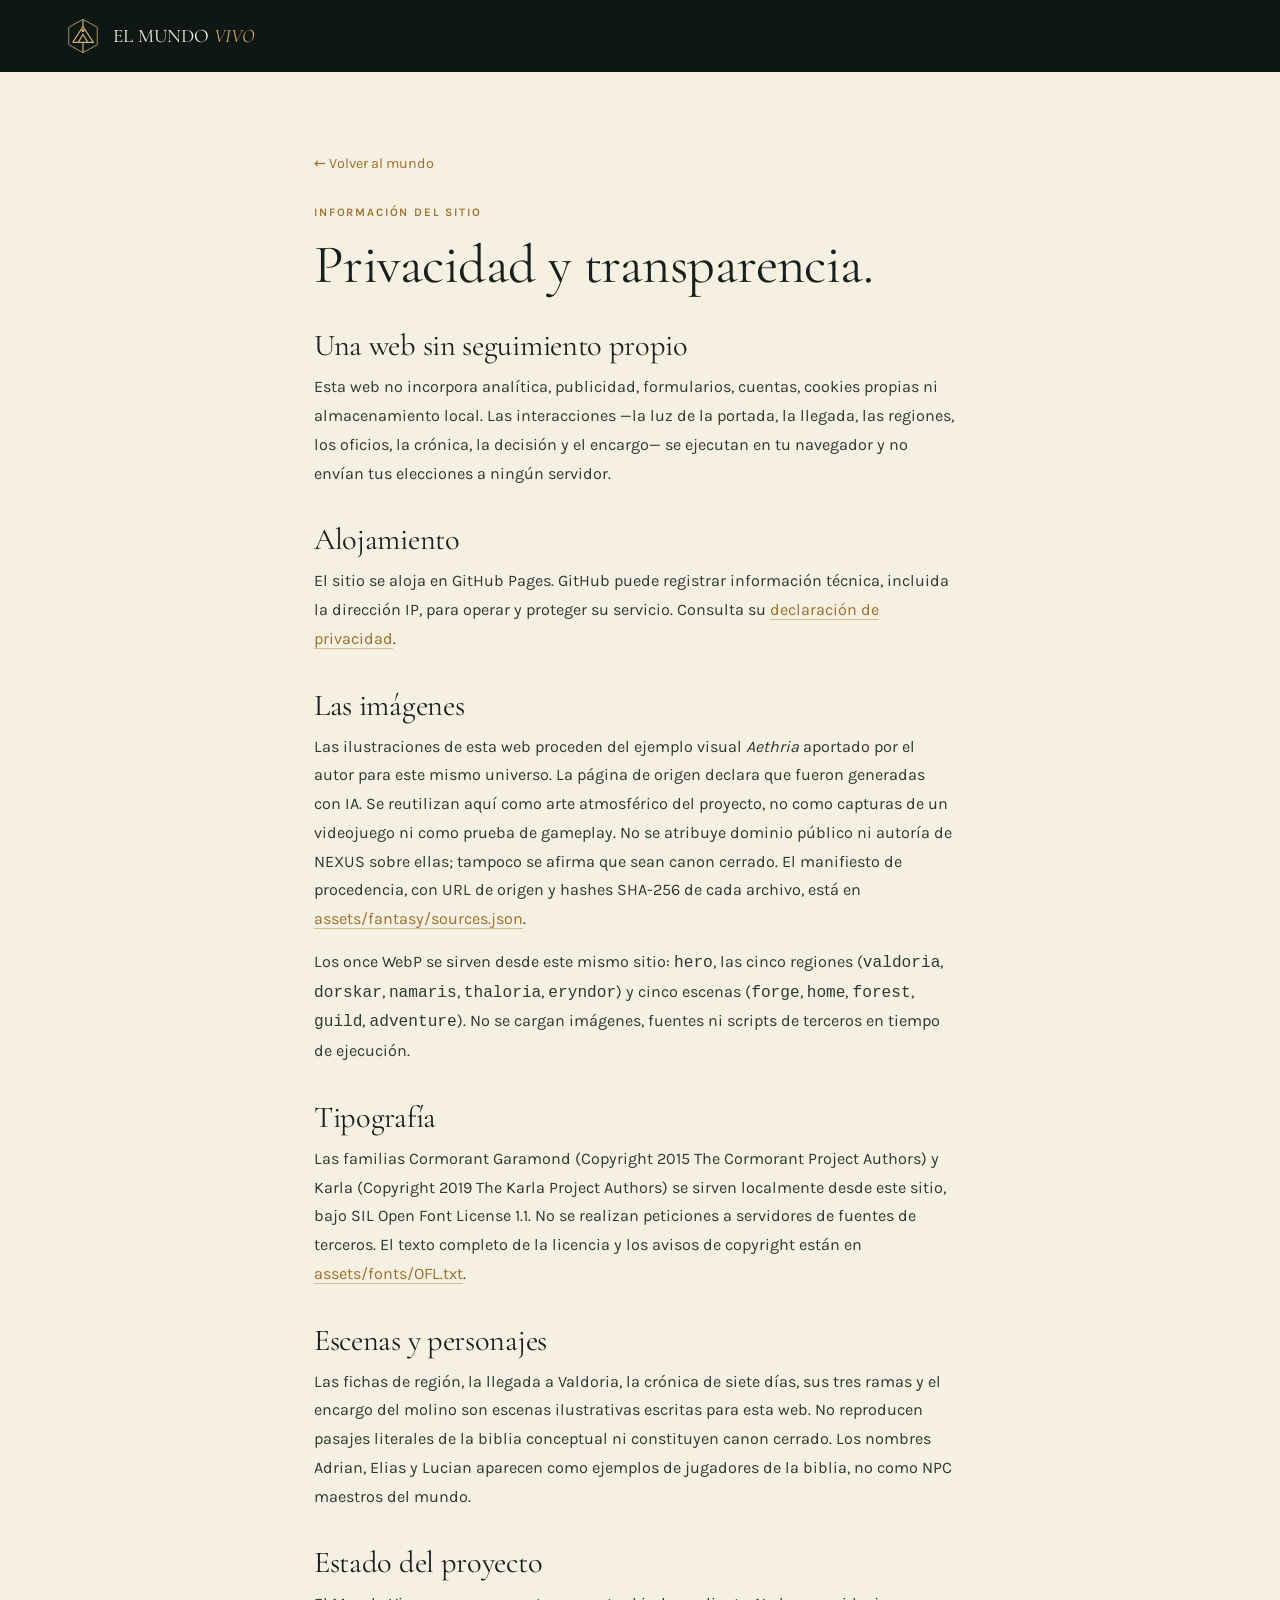
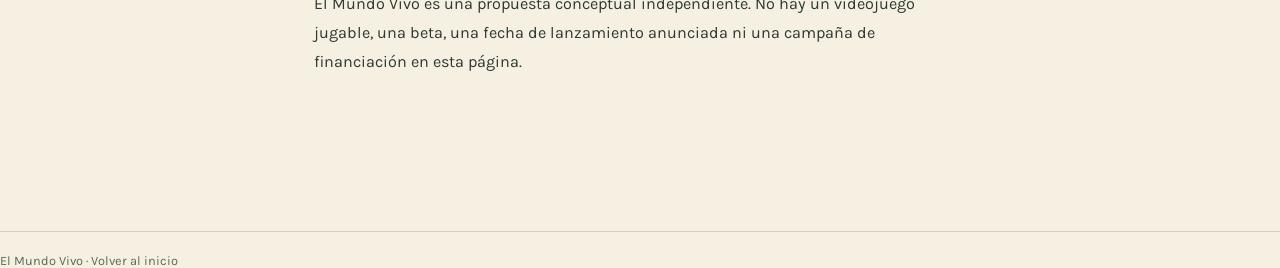
==== commit 57f0e57f: "feat: turn El Mundo Vivo into a habitable fantasy with narrative choices" ====
--- a/privacidad.html
+++ b/privacidad.html
@@ -1 +1,7 @@
-<!doctype html><html lang="es"><head><meta charset="utf-8"><meta name="viewport" content="width=device-width,initial-scale=1"><link rel="stylesheet" href="styles.css"><link rel="icon" href="assets/sigil.svg"><title>Privacidad — El Mundo Vivo</title></head><body><header class="header"><a class="brand" href="index.html"><img src="assets/sigil.svg" width="38" height="38" alt=""><span>EL MUNDO <b>VIVO</b></span></a></header><main class="document"><a class="back" href="index.html">← Volver al mundo</a><p class="eyebrow">INFORMACIÓN DEL SITIO</p><h1>Privacidad y transparencia.</h1><h2>Una web sin seguimiento propio</h2><p>Esta web no incorpora analítica, publicidad, formularios, cuentas, cookies propias ni almacenamiento local. Las interacciones se ejecutan en tu navegador y no envían tus elecciones a ningún servidor.</p><h2>Alojamiento</h2><p>El sitio se aloja en GitHub Pages. GitHub puede registrar información técnica, incluida la dirección IP, para operar y proteger su servicio. Consulta su <a href="https://docs.github.com/es/site-policy/privacy-policies/github-general-privacy-statement" rel="noreferrer">declaración de privacidad</a>.</p><h2>Recursos visuales</h2><p>Las láminas del sitio son obras históricas de dominio público procedentes de The Metropolitan Museum of Art (Open Access), descargadas de su API pública, recortadas y convertidas a WebP para reducir peso. No son capturas de ningún videojuego: son ilustraciones históricas que acompañan la visión del universo y se atribuyen bajo cada imagen. Autores y obras: Albert Bierstadt (<cite>Merced River, Yosemite Valley</cite>, 1866); Philips Koninck (<cite>Wide River Landscape</cite>, c. 1648); Théodore Rousseau (<cite>The Forest in Winter at Sunset</cite>, c. 1846); Arkhip Kuindzhi (<cite>Red Sunset</cite>, 1905–08); John Frederick Kensett (<cite>Sunset on the Sea</cite>, 1872); Albert Pinkham Ryder (<cite>The Forest of Arden</cite>, 1888). Todos los archivos se sirven desde el propio sitio.</p><p>Los recursos vectoriales heredados (sigilo y antiguas ilustraciones) son composiciones originales creadas para esta web.</p><h2>Tipografía</h2><p>Las familias Cormorant Garamond (Copyright 2015 The Cormorant Project Authors) y Karla (Copyright 2019 The Karla Project Authors) se sirven localmente desde este sitio, bajo SIL Open Font License 1.1. No se realizan peticiones a servidores de fuentes de terceros. El texto completo de la licencia y los avisos de copyright están en <a href="assets/fonts/OFL.txt">assets/fonts/OFL.txt</a>.</p><h2>Comparativa de versiones</h2><p>La versión anterior del sitio se conserva sin cambios en <a href="antes/index.html">antes/index.html</a>, y la comparación entre ambas versiones —con capturas reales— está en <a href="compare.html">compare.html</a>.</p><h2>Estado del proyecto</h2><p>El Mundo Vivo es una propuesta conceptual independiente. No hay un videojuego jugable, una fecha de lanzamiento anunciada ni una campaña de financiación en esta página.</p></main><footer><a href="index.html">El Mundo Vivo · Volver al inicio</a></footer></body></html>+<!doctype html><html lang="es"><head><meta charset="utf-8"><meta name="viewport" content="width=device-width,initial-scale=1"><link rel="stylesheet" href="styles.css"><link rel="icon" href="assets/sigil.svg"><title>Privacidad y fuentes — El Mundo Vivo</title></head><body><header class="header"><a class="brand" href="index.html"><img src="assets/sigil.svg" width="38" height="38" alt=""><span>EL MUNDO <b>VIVO</b></span></a></header><main class="document"><a class="back" href="index.html">← Volver al mundo</a><p class="eyebrow">INFORMACIÓN DEL SITIO</p><h1>Privacidad y transparencia.</h1>
+<h2>Una web sin seguimiento propio</h2><p>Esta web no incorpora analítica, publicidad, formularios, cuentas, cookies propias ni almacenamiento local. Las interacciones —la luz de la portada, la llegada, las regiones, los oficios, la crónica, la decisión y el encargo— se ejecutan en tu navegador y no envían tus elecciones a ningún servidor.</p>
+<h2>Alojamiento</h2><p>El sitio se aloja en GitHub Pages. GitHub puede registrar información técnica, incluida la dirección IP, para operar y proteger su servicio. Consulta su <a href="https://docs.github.com/es/site-policy/privacy-policies/github-general-privacy-statement" rel="noreferrer">declaración de privacidad</a>.</p>
+<h2>Las imágenes</h2><p>Las ilustraciones de esta web proceden del ejemplo visual <em>Aethria</em> aportado por el autor para este mismo universo. La página de origen declara que fueron generadas con IA. Se reutilizan aquí como arte atmosférico del proyecto, no como capturas de un videojuego ni como prueba de gameplay. No se atribuye dominio público ni autoría de NEXUS sobre ellas; tampoco se afirma que sean canon cerrado. El manifiesto de procedencia, con URL de origen y hashes SHA-256 de cada archivo, está en <a href="assets/fantasy/sources.json">assets/fantasy/sources.json</a>.</p><p>Los once WebP se sirven desde este mismo sitio: <code>hero</code>, las cinco regiones (<code>valdoria</code>, <code>dorskar</code>, <code>namaris</code>, <code>thaloria</code>, <code>eryndor</code>) y cinco escenas (<code>forge</code>, <code>home</code>, <code>forest</code>, <code>guild</code>, <code>adventure</code>). No se cargan imágenes, fuentes ni scripts de terceros en tiempo de ejecución.</p>
+<h2>Tipografía</h2><p>Las familias Cormorant Garamond (Copyright 2015 The Cormorant Project Authors) y Karla (Copyright 2019 The Karla Project Authors) se sirven localmente desde este sitio, bajo SIL Open Font License 1.1. No se realizan peticiones a servidores de fuentes de terceros. El texto completo de la licencia y los avisos de copyright están en <a href="assets/fonts/OFL.txt">assets/fonts/OFL.txt</a>.</p>
+<h2>Escenas y personajes</h2><p>Las fichas de región, la llegada a Valdoria, la crónica de siete días, sus tres ramas y el encargo del molino son escenas ilustrativas escritas para esta web. No reproducen pasajes literales de la biblia conceptual ni constituyen canon cerrado. Los nombres Adrian, Elias y Lucian aparecen como ejemplos de jugadores de la biblia, no como NPC maestros del mundo.</p>
+<h2>Estado del proyecto</h2><p>El Mundo Vivo es una propuesta conceptual independiente. No hay un videojuego jugable, una beta, una fecha de lanzamiento anunciada ni una campaña de financiación en esta página.</p></main><footer><a href="index.html">El Mundo Vivo · Volver al inicio</a></footer></body></html>
--- a/styles.css
+++ b/styles.css
@@ -1,66 +1,60 @@
 /* ==========================================================================
-   El Mundo Vivo — hoja de estilo única
-   Dirección: crónica ilustrada de un mundo habitable (papel, tinta, oro viejo).
-   Tipografía: Cormorant Garamond (display) + Karla (interfaz), locales, OFL.
+   El Mundo Vivo — hoja única
+   Dirección: ventana a un mundo habitable. Papel cálido, bosque profundo y
+   ámbar; la imagen es escena, el texto es crónica. Sin dependencias.
+   Tipografía local: Cormorant Garamond (voz) + Karla (interfaz), SIL OFL.
    ========================================================================== */
 
 @font-face {
   font-family: "Cormorant Garamond";
   src: url("assets/fonts/cormorant-garamond-400-normal.woff2") format("woff2");
-  font-weight: 400;
-  font-style: normal;
-  font-display: swap;
+  font-weight: 400; font-style: normal; font-display: swap;
 }
 @font-face {
   font-family: "Cormorant Garamond";
   src: url("assets/fonts/cormorant-garamond-600-normal.woff2") format("woff2");
-  font-weight: 600;
-  font-style: normal;
-  font-display: swap;
+  font-weight: 600; font-style: normal; font-display: swap;
 }
 @font-face {
   font-family: "Cormorant Garamond";
   src: url("assets/fonts/cormorant-garamond-400-italic.woff2") format("woff2");
-  font-weight: 400;
-  font-style: italic;
-  font-display: swap;
+  font-weight: 400; font-style: italic; font-display: swap;
 }
 @font-face {
   font-family: "Karla";
   src: url("assets/fonts/karla-400-normal.woff2") format("woff2");
-  font-weight: 400;
-  font-style: normal;
-  font-display: swap;
+  font-weight: 400; font-style: normal; font-display: swap;
 }
 @font-face {
   font-family: "Karla";
   src: url("assets/fonts/karla-600-normal.woff2") format("woff2");
-  font-weight: 600;
-  font-style: normal;
-  font-display: swap;
+  font-weight: 600; font-style: normal; font-display: swap;
 }
 
 :root {
   --ink: #16211c;
-  --ink-soft: #1d2c24;
-  --paper: #f5f0e5;
-  --paper-deep: #ece5d5;
-  --sage: #e3e2cf;
-  --gold: #c9a25c;
-  --gold-deep: #a97c33;
+  --ink-soft: #1e2d25;
+  --ink-deep: #0e1713;
+  --paper: #f6f0e2;
+  --paper-deep: #ebe2cf;
+  --sage: #dfe1cb;
+  --gold: #d3a95f;
+  --gold-deep: #9c6f2c;
+  --amber: #b9772f;
   --body: #2b3a32;
-  --muted: #59675d;
+  --muted: #5b685d;
   --line: rgba(22, 33, 28, 0.16);
-  --line-light: rgba(245, 240, 229, 0.22);
+  --line-light: rgba(246, 240, 226, 0.22);
   --serif: "Cormorant Garamond", "Iowan Old Style", Palatino, Georgia, serif;
   --sans: "Karla", "Segoe UI", system-ui, sans-serif;
   --wrap: 1240px;
   --pad: clamp(20px, 5vw, 64px);
-}
-
-*,
-*::before,
-*::after { box-sizing: border-box; }
+  --glow: rgba(255, 196, 120, 0.5);
+  --sky: rgba(255, 176, 112, 0.16);
+  --lift: 0 24px 60px rgba(14, 23, 19, 0.28);
+}
+
+*, *::before, *::after { box-sizing: border-box; }
 
 html {
   scroll-behavior: smooth;
@@ -78,17 +72,17 @@
   font-size: 17px;
   line-height: 1.68;
   font-kerning: normal;
-}
-
-img,
-svg { display: block; max-width: 100%; }
+  text-rendering: optimizeLegibility;
+}
+
+img, svg { display: block; max-width: 100%; }
 img { height: auto; }
-
 a { color: inherit; text-decoration: none; }
-h1, h2, h3, h4, p, figure, blockquote, dl, dd { margin: 0; }
+h1, h2, h3, h4, p, figure, blockquote, dl, dd, ul, ol { margin: 0; }
 button { font: inherit; color: inherit; background: none; border: 0; cursor: pointer; }
 button, a { -webkit-tap-highlight-color: transparent; }
 cite { font-style: normal; }
+[hidden] { display: none !important; }
 
 ::selection { background: var(--gold); color: #14201a; }
 
@@ -97,15 +91,16 @@
   outline-offset: 4px;
   border-radius: 2px;
 }
+.band-ink :focus-visible, .cover :focus-visible { outline-color: var(--gold); }
+
+.sr-only {
+  position: absolute; width: 1px; height: 1px; padding: 0; margin: -1px;
+  overflow: hidden; clip: rect(0 0 0 0); white-space: nowrap; border: 0;
+}
 
 .skip {
-  position: fixed;
-  top: -100px;
-  left: 16px;
-  z-index: 100;
-  padding: 12px 20px;
-  background: var(--paper);
-  color: var(--ink);
+  position: fixed; top: -100px; left: 16px; z-index: 100;
+  padding: 12px 20px; background: var(--paper); color: var(--ink);
   border: 1px solid var(--ink);
 }
 .skip:focus { top: 12px; }
@@ -117,37 +112,23 @@
   padding: 0 var(--pad);
 }
 
-/* ------------------------------------------------------------------ tipografía */
-
-h1, h2, h3, .wordmark, .atlas-name, .path-name {
+/* ---------------------------------------------------------------- tipografía */
+
+h1, h2, h3, h4, .wordmark, .atlas-name, .trade-name, .door-name {
   font-family: var(--serif);
   font-weight: 400;
   line-height: 1.06;
   letter-spacing: -0.01em;
   color: var(--ink);
 }
-
-h2 {
-  font-size: clamp(2.15rem, 4.4vw, 3.85rem);
-  line-height: 1.02;
-}
-h2 em {
-  font-style: italic;
-  color: var(--gold-deep);
-}
-h3 {
-  font-size: clamp(1.5rem, 2.1vw, 2rem);
-  line-height: 1.12;
-}
-
-p { max-width: 62ch; }
-
-.kicker,
-.index-label,
-.plate-caption,
-.plate-tag,
-.atlas-num,
-.path-num {
+h2 { font-size: clamp(2.1rem, 4.3vw, 3.8rem); line-height: 1.02; }
+h2 em { font-style: italic; color: var(--gold-deep); }
+h3 { font-size: clamp(1.45rem, 2.1vw, 1.95rem); line-height: 1.14; }
+h4 { font-size: clamp(1.15rem, 1.5vw, 1.4rem); }
+p { max-width: 64ch; }
+
+.kicker, .index-label, .plate-caption, .plate-tag, .atlas-num,
+.trade-num, .door-num, .light-label, .scene-note, .atlas-foot {
   font-family: var(--sans);
   font-size: 0.78rem;
   font-weight: 600;
@@ -157,952 +138,680 @@
 }
 
 .kicker { color: var(--gold-deep); }
-.band-ink .kicker { color: var(--gold); }
+.band-ink .kicker, .cover .kicker { color: var(--gold); }
 
 .index-label {
-  display: flex;
-  align-items: baseline;
-  gap: 14px;
-  margin-bottom: 26px;
-  color: var(--muted);
-  font-size: 0.8rem;
+  display: flex; align-items: baseline; gap: 14px;
+  margin-bottom: 24px; color: var(--muted); font-size: 0.8rem;
 }
 .index-label span {
-  font-family: var(--serif);
-  font-size: 1.05rem;
-  font-weight: 600;
-  letter-spacing: 0.06em;
-  color: var(--gold-deep);
-}
-.band-ink .index-label { color: rgba(245, 240, 229, 0.62); }
+  font-family: var(--serif); font-size: 1.05rem; font-weight: 600;
+  letter-spacing: 0.06em; color: var(--gold-deep);
+}
+.band-ink .index-label { color: rgba(246, 240, 226, 0.62); }
 .band-ink .index-label span { color: var(--gold); }
 
-/* ------------------------------------------------------------------- cabecera */
+/* ------------------------------------------------------------------ cabecera */
 
 .masthead {
-  position: sticky;
-  top: 0;
-  z-index: 40;
-  display: flex;
-  align-items: center;
-  gap: 24px;
-  height: 72px;
-  padding: 0 var(--pad);
-  background: rgba(22, 33, 28, 0.94);
+  position: sticky; top: 0; z-index: 40;
+  display: flex; align-items: center; gap: 24px;
+  height: 72px; padding: 0 var(--pad);
+  background: rgba(14, 23, 19, 0.94);
   color: var(--paper);
   border-bottom: 1px solid var(--line-light);
   backdrop-filter: blur(8px);
 }
 
 .wordmark {
-  display: inline-flex;
-  align-items: center;
-  gap: 11px;
-  font-size: 1.24rem;
-  color: var(--paper);
-  white-space: nowrap;
-}
-.wordmark em {
-  font-style: italic;
-  color: var(--gold);
-}
-.wordmark img { flex: none; }
+  display: inline-flex; align-items: center; gap: 11px;
+  color: var(--paper); font-size: 1.22rem; white-space: nowrap;
+}
+.wordmark em { font-style: italic; color: var(--gold); }
+.wordmark img { width: 30px; height: 30px; }
 
 .masthead nav {
-  display: flex;
-  align-items: center;
-  gap: clamp(16px, 2.4vw, 32px);
+  display: flex; align-items: center; gap: clamp(14px, 2vw, 30px);
   margin-left: auto;
-  font-size: 0.82rem;
-  letter-spacing: 0.04em;
 }
 .masthead nav a {
-  position: relative;
-  padding: 8px 0;
-  color: rgba(245, 240, 229, 0.86);
-}
-.masthead nav a::after {
-  content: "";
-  position: absolute;
-  left: 0;
-  bottom: 2px;
-  width: 0;
-  height: 1px;
-  background: var(--gold);
-  transition: width 0.22s ease;
-}
-.masthead nav a:hover::after,
-.masthead nav a:focus-visible::after { width: 100%; }
-.nav-quiet {
-  padding-left: 18px;
-  border-left: 1px solid var(--line-light);
-  color: rgba(245, 240, 229, 0.6) !important;
-}
+  font-size: 0.9rem; color: rgba(246, 240, 226, 0.82);
+  padding: 10px 2px; border-bottom: 1px solid transparent;
+}
+.masthead nav a:hover { color: var(--paper); border-bottom-color: var(--gold); }
 
 .menu-toggle {
-  display: none;
-  margin-left: auto;
-  width: 44px;
-  height: 44px;
-  padding: 12px 8px;
-}
-.menu-toggle span {
-  display: block;
-  height: 1.5px;
-  margin: 6px 0;
-  background: var(--paper);
-  transition: transform 0.2s ease, opacity 0.2s ease;
-}
-.menu-toggle[aria-expanded="true"] span:first-child { transform: translateY(3.75px) rotate(45deg); }
-.menu-toggle[aria-expanded="true"] span:last-child { transform: translateY(-3.75px) rotate(-45deg); }
+  display: none; margin-left: auto;
+  width: 46px; height: 46px; padding: 12px;
+  border: 1px solid var(--line-light);
+}
+.menu-toggle span { display: block; height: 1px; background: var(--paper); margin: 6px 0; transition: transform .25s ease; }
+.menu-toggle[aria-expanded="true"] span:first-child { transform: translateY(3.5px) rotate(45deg); }
+.menu-toggle[aria-expanded="true"] span:last-child { transform: translateY(-3.5px) rotate(-45deg); }
 
 /* -------------------------------------------------------------------- portada */
 
 .cover {
   position: relative;
-  isolation: isolate;
   display: flex;
   flex-direction: column;
   justify-content: flex-end;
-  min-height: clamp(560px, 86svh, 800px);
+  min-height: clamp(620px, 92svh, 880px);
+  padding: 108px var(--pad) 30px;
   color: var(--paper);
+  background: var(--ink-deep);
   overflow: hidden;
-  background: var(--ink);
-}
-.cover-plate {
-  position: absolute;
-  inset: 0;
-  z-index: -2;
-}
+  isolation: isolate;
+}
+
+.cover-plate { position: absolute; inset: 0; z-index: -3; }
 .cover-plate img {
-  width: 100%;
-  height: 100%;
-  object-fit: cover;
-  object-position: 50% 46%;
-  filter: saturate(0.94) contrast(1.02);
-}
+  width: 100%; height: 100%; object-fit: cover; object-position: center 42%;
+  filter: saturate(1.02) brightness(1);
+  transform: scale(1.02);
+  transition: filter .7s ease;
+}
+
 .cover-veil {
-  position: absolute;
-  inset: 0;
-  z-index: -1;
+  position: absolute; inset: 0; z-index: -2;
   background:
-    linear-gradient(to right, rgba(12, 20, 17, 0.82) 0%, rgba(12, 20, 17, 0.5) 46%, rgba(12, 20, 17, 0.08) 74%),
-    linear-gradient(to top, rgba(10, 17, 14, 0.94) 0%, rgba(10, 17, 14, 0.35) 34%, rgba(10, 17, 14, 0) 62%);
-}
-
-.cover-inner {
-  width: 100%;
-  max-width: var(--wrap);
-  margin: 0 auto;
-  padding: clamp(90px, 16vh, 170px) var(--pad) clamp(28px, 5vh, 52px);
-}
-.cover .kicker {
-  color: var(--gold);
-  margin-bottom: 20px;
-  text-shadow: 0 1px 12px rgba(0, 0, 0, 0.45);
-}
-.cover h1 {
-  max-width: 17ch;
-  font-size: clamp(2.6rem, 6.6vw, 5.4rem);
+    linear-gradient(90deg, rgba(10, 17, 13, 0.94) 0%, rgba(10, 17, 13, 0.66) 42%, rgba(10, 17, 13, 0.1) 76%),
+    linear-gradient(0deg, rgba(10, 17, 13, 0.94) 0%, rgba(10, 17, 13, 0.35) 42%, transparent 68%);
+  transition: background .7s ease;
+}
+
+.cover-sky { position: absolute; inset: 0; z-index: -1; pointer-events: none; overflow: hidden; }
+.cover-orb {
+  position: absolute; top: 12%; right: 14%;
+  width: min(46vw, 520px); aspect-ratio: 1;
+  border-radius: 50%;
+  background: radial-gradient(circle, var(--glow) 0%, var(--sky) 38%, transparent 68%);
+  filter: blur(18px);
+  opacity: .85;
+  transition: background .7s ease, top .7s ease, right .7s ease, opacity .7s ease;
+}
+
+/* Luz de la portada: tratamiento de color de esta página, no simulación. */
+html[data-time="ocaso"] { --glow: rgba(255, 146, 74, 0.55); --sky: rgba(180, 80, 40, 0.22); }
+html[data-time="ocaso"] .cover-plate img { filter: saturate(1.1) brightness(0.9) sepia(0.1); }
+html[data-time="ocaso"] .cover-veil {
+  background:
+    linear-gradient(90deg, rgba(24, 12, 8, 0.92) 0%, rgba(36, 18, 10, 0.6) 44%, rgba(60, 24, 8, 0.12) 78%),
+    linear-gradient(0deg, rgba(20, 10, 7, 0.94) 0%, rgba(60, 28, 12, 0.32) 46%, transparent 70%);
+}
+html[data-time="ocaso"] .cover-orb { top: 34%; right: 18%; opacity: 1; }
+
+html[data-time="noche"] { --glow: rgba(150, 190, 255, 0.4); --sky: rgba(30, 60, 100, 0.3); }
+html[data-time="noche"] .cover-plate img { filter: saturate(0.7) brightness(0.5) hue-rotate(-6deg); }
+html[data-time="noche"] .cover-veil {
+  background:
+    linear-gradient(90deg, rgba(6, 11, 16, 0.96) 0%, rgba(7, 14, 20, 0.72) 44%, rgba(10, 20, 30, 0.24) 78%),
+    linear-gradient(0deg, rgba(5, 9, 13, 0.96) 0%, rgba(8, 16, 24, 0.45) 48%, transparent 72%);
+}
+html[data-time="noche"] .cover-orb { top: 8%; right: 26%; opacity: .7; }
+
+.cover-inner { position: relative; max-width: 780px; }
+.cover-inner h1 {
+  margin: 18px 0 0;
+  font-size: clamp(2.6rem, 6.4vw, 5.4rem);
   line-height: 0.98;
-  letter-spacing: -0.02em;
-  color: #fdfaf1;
-  text-shadow: 0 2px 28px rgba(0, 0, 0, 0.4);
-}
-.cover h1 em {
-  display: inline-block;
-  margin-top: 0.12em;
-  font-style: italic;
-  color: #f0d29a;
-}
+  color: var(--paper);
+  text-wrap: balance;
+}
+.cover-inner h1 em { font-style: italic; color: var(--gold); }
 .cover-lead {
-  max-width: 46ch;
-  margin-top: 24px;
-  font-size: clamp(1rem, 1.16vw, 1.1rem);
-  line-height: 1.7;
-  color: rgba(248, 244, 233, 0.9);
-  text-shadow: 0 1px 14px rgba(0, 0, 0, 0.5);
-}
-.cover-actions {
-  display: flex;
-  flex-wrap: wrap;
-  align-items: center;
-  gap: 12px 26px;
-  margin-top: 34px;
-}
+  margin-top: 22px;
+  max-width: 54ch;
+  font-size: clamp(1rem, 1.35vw, 1.12rem);
+  line-height: 1.66;
+  color: rgba(246, 240, 226, 0.84);
+}
+.cover-actions { display: flex; flex-wrap: wrap; gap: 14px; margin-top: 30px; }
 
 .btn {
-  display: inline-flex;
-  align-items: center;
-  gap: 12px;
-  min-height: 48px;
-  padding: 12px 22px;
-  font-family: var(--sans);
-  font-size: 0.9rem;
-  font-weight: 600;
+  display: inline-flex; align-items: center; justify-content: center; gap: 10px;
+  min-height: 46px; padding: 12px 22px;
+  border: 1px solid transparent;
+  font-family: var(--sans); font-size: 0.92rem; font-weight: 600;
   letter-spacing: 0.02em;
-  border: 1px solid transparent;
-  transition: background 0.2s ease, color 0.2s ease, border-color 0.2s ease;
-}
-.btn-gold {
-  background: var(--gold);
-  color: #14201a;
-}
-.btn-gold:hover { background: #dcb977; }
-.btn-quiet {
-  color: var(--paper);
-  padding-inline: 4px;
-  border-bottom: 1px solid rgba(245, 240, 229, 0.45);
-  min-height: 0;
-}
+  transition: background .2s ease, color .2s ease, border-color .2s ease;
+}
+.btn-gold { background: var(--gold); color: #1a241d; }
+.btn-gold:hover { background: #e4bd75; }
+.btn-quiet { border-color: rgba(246, 240, 226, 0.4); color: var(--paper); }
 .btn-quiet:hover { border-color: var(--gold); color: var(--gold); }
-.btn-outline {
-  border-color: rgba(22, 33, 28, 0.35);
-  color: var(--ink);
-}
-.btn-outline:hover { background: var(--ink); color: var(--paper); border-color: var(--ink); }
-.btn-outline-dark {
-  border-color: rgba(22, 33, 28, 0.4);
-  color: var(--ink);
+.btn-outline { border-color: currentColor; color: var(--ink); }
+.btn-outline:hover { background: var(--ink); color: var(--paper); }
+.band-ink .btn-outline { color: var(--paper); }
+.band-ink .btn-outline:hover { background: var(--paper); color: var(--ink); }
+.btn-outline-dark { border-color: var(--ink); color: var(--ink); }
+.btn-outline-dark:hover { background: var(--ink); color: var(--paper); }
+
+.light-dial {
+  position: relative;
+  width: min(390px, 100%);
+  margin-top: 26px;
+}
+.light-label { color: #ddd8ca; font-size: 0.78rem; margin-bottom: 8px; }
+.light-buttons { display: grid; grid-template-columns: repeat(3, minmax(0, 1fr)); gap: 6px; }
+.light-buttons button {
+  min-height: 44px; padding: 8px 4px;
+  border: 1px solid rgba(246, 240, 226, 0.24);
+  color: rgba(246, 240, 226, 0.78);
+  font-size: 0.78rem; letter-spacing: 0.02em;
+}
+.light-buttons button:hover { border-color: var(--gold); color: var(--paper); }
+.light-buttons button[aria-pressed="true"] {
+  background: var(--gold); border-color: var(--gold); color: #1a241d; font-weight: 600;
+}
+.light-note {
+  margin-top: 10px; font-size: 0.82rem; line-height: 1.5;
+  color: #ddd8ca; max-width: none;
+}
+
+.cover-foot {
+  position: relative;
+  display: flex; flex-wrap: wrap; align-items: flex-end; justify-content: space-between;
+  gap: 18px 32px;
   margin-top: 30px;
-}
-.btn-outline-dark:hover { background: var(--ink); color: var(--paper); }
-
-.cover-foot {
-  display: flex;
-  flex-wrap: wrap;
-  align-items: flex-end;
-  justify-content: space-between;
-  gap: 12px 40px;
-  width: 100%;
-  max-width: var(--wrap);
-  margin: 0 auto;
-  padding: 16px var(--pad) 20px;
-  border-top: 1px solid rgba(245, 240, 229, 0.2);
-  font-size: 0.78rem;
-  line-height: 1.55;
-  color: rgba(245, 240, 229, 0.72);
-}
-.cover-foot p { max-width: 62ch; margin: 0; }
-.cover-foot strong { color: rgba(245, 240, 229, 0.95); font-weight: 600; }
-.cover-foot cite { color: rgba(245, 240, 229, 0.9); }
-.cover-foot .sep { opacity: 0.5; margin: 0 4px; }
+  padding-top: 16px;
+  border-top: 1px solid rgba(246, 240, 226, 0.2);
+  font-size: 0.82rem; line-height: 1.55;
+  color: #ddd8ca;
+}
+.cover-foot p { max-width: 56ch; }
+.cover-foot strong { font-weight: 600; color: rgba(246, 240, 226, 0.82); }
 .cover-foot-place {
-  font-family: var(--serif);
-  font-size: 1.05rem;
-  letter-spacing: 0.01em;
-  color: var(--gold);
-  white-space: nowrap;
-}
-.cover-foot-place span {
-  display: block;
-  font-family: var(--sans);
-  font-size: 0.75rem;
-  letter-spacing: 0.12em;
-  text-transform: uppercase;
-  color: rgba(245, 240, 229, 0.68);
-}
-
-/* --------------------------------------------------------------------- bandas */
-
-.band { padding: clamp(66px, 8.5vw, 118px) 0; }
-.band-paper { background: var(--paper); color: var(--body); }
-.band-sage { background: var(--sage); color: var(--body); }
+  font-family: var(--serif); font-size: 1.05rem; line-height: 1.2;
+  color: var(--paper); text-align: right; margin-left: auto;
+}
+.cover-foot-place span { display: block; font-family: var(--sans); font-size: 0.68rem; letter-spacing: 0.14em; text-transform: uppercase; color: rgba(246, 240, 226, 0.55); margin-top: 4px; }
+
+/* ------------------------------------------------------------------- secciones */
+
+.band { padding: clamp(64px, 9vw, 118px) 0; }
+.band-paper { background: var(--paper); }
+.band-sage { background: var(--sage); }
 .band-ink { background: var(--ink); color: var(--paper); }
-.band-ink h2, .band-ink h3 { color: var(--paper); }
+.band-ink h2, .band-ink h3, .band-ink h4 { color: var(--paper); }
 .band-ink h2 em { color: var(--gold); }
-.band-ink p { color: rgba(245, 240, 229, 0.82); }
-
-.band-head { max-width: 900px; }
+.band-ink p { color: rgba(246, 240, 226, 0.76); }
+
+.band-head { margin-bottom: clamp(34px, 5vw, 62px); }
 .band-head-row {
   display: grid;
-  grid-template-columns: minmax(0, 1.15fr) minmax(0, 0.85fr);
-  gap: 32px 56px;
+  grid-template-columns: minmax(0, 1fr) minmax(0, 30ch);
   align-items: end;
-  max-width: none;
-  margin-bottom: clamp(34px, 5vw, 60px);
-}
-.band-lede {
-  font-size: 1.02rem;
-  line-height: 1.7;
-  color: var(--muted);
-  padding-bottom: 6px;
-}
-.band-ink .band-lede { color: rgba(245, 240, 229, 0.72); }
-
-/* --------------------------------------------------------------------- visión */
-
-.vision-grid {
+  gap: 26px 48px;
+}
+.band-lede { font-size: 1rem; line-height: 1.68; color: var(--muted); max-width: 42ch; }
+.band-ink .band-lede { color: rgba(246, 240, 226, 0.7); }
+
+.link-arrow {
+  display: inline-flex; align-items: center; gap: 8px;
+  border-bottom: 1px solid rgba(156, 111, 44, 0.45);
+  padding-bottom: 2px; font-size: 0.95rem; font-weight: 600; color: var(--gold-deep);
+}
+.link-arrow:hover { border-bottom-color: var(--gold-deep); }
+.band-ink .link-arrow { color: var(--gold); border-bottom-color: rgba(211, 169, 95, 0.5); }
+
+/* ---------------------------------------------------------------- 01 llegada */
+
+.arrival-doors {
+  display: grid; grid-template-columns: repeat(3, minmax(0, 1fr));
+  gap: 1px; background: var(--line);
+  border: 1px solid var(--line);
+  margin-bottom: 34px;
+}
+.door {
+  display: grid; gap: 4px; align-content: start;
+  padding: 20px 20px 22px;
+  min-height: 44px;
+  background: var(--paper);
+  text-align: left;
+  transition: background .2s ease, color .2s ease;
+}
+.door:hover { background: var(--paper-deep); }
+.door[aria-pressed="true"] { background: var(--ink); color: var(--paper); }
+.door-num { color: var(--gold-deep); font-size: 0.72rem; }
+.door[aria-pressed="true"] .door-num { color: var(--gold); }
+.door-name { font-size: 1.3rem; line-height: 1.2; }
+.door[aria-pressed="true"] .door-name { color: var(--paper); }
+.door-hint { font-size: 0.8rem; color: var(--muted); }
+.door[aria-pressed="true"] .door-hint { color: rgba(246, 240, 226, 0.62); }
+
+.arrival-scene {
   display: grid;
-  grid-template-columns: minmax(0, 1.05fr) minmax(0, 0.95fr);
-  gap: clamp(32px, 5vw, 72px);
-  margin-top: clamp(28px, 4vw, 52px);
-}
-.vision-text p + p { margin-top: 18px; }
-.vision-text p {
-  font-size: clamp(1.02rem, 1.2vw, 1.13rem);
-  line-height: 1.75;
-}
-.dropcap::first-letter {
-  float: left;
-  font-family: var(--serif);
-  font-size: 4.1em;
-  line-height: 0.82;
-  padding: 0.06em 0.1em 0 0;
-  color: var(--gold-deep);
-}
-.link-arrow {
-  display: inline-flex;
-  gap: 10px;
+  grid-template-columns: minmax(0, 1.22fr) minmax(0, 0.78fr);
+  gap: clamp(24px, 4vw, 54px);
   align-items: center;
-  margin-top: 26px;
-  font-size: 0.86rem;
-  font-weight: 600;
-  letter-spacing: 0.04em;
-  color: var(--ink);
-  border-bottom: 1px solid var(--gold-deep);
-  padding-bottom: 4px;
-}
-.link-arrow:hover { color: var(--gold-deep); }
-
-.pullquote {
-  margin: 0 0 34px;
-  padding-left: clamp(18px, 2.4vw, 28px);
-  border-left: 2px solid var(--gold);
-}
-.pullquote p {
-  font-family: var(--serif);
-  font-style: italic;
-  font-size: clamp(1.5rem, 2.3vw, 2.05rem);
-  line-height: 1.24;
-  color: var(--ink);
-  max-width: 24ch;
-}
-.pullquote cite {
-  display: block;
-  margin-top: 12px;
-  font-family: var(--sans);
-  font-size: 0.76rem;
-  letter-spacing: 0.1em;
-  text-transform: uppercase;
-  color: var(--muted);
-}
-
-.principles { list-style: none; margin: 0; padding: 0; border-top: 1px solid var(--line); }
-.principles li {
-  display: grid;
-  grid-template-columns: 34px minmax(0, 1fr);
-  gap: 12px;
-  padding: 18px 0;
-  border-bottom: 1px solid var(--line);
-}
-.principles .num {
-  font-family: var(--serif);
-  font-size: 1.15rem;
-  color: var(--gold-deep);
-  line-height: 1.5;
-}
-.principles h3 { font-size: 1.24rem; letter-spacing: 0; }
-.principles p { margin-top: 4px; font-size: 0.95rem; color: var(--muted); }
-
-/* ---------------------------------------------------------------------- atlas */
+}
+.scene-plate { position: relative; }
+.scene-plate img {
+  width: 100%; aspect-ratio: 16 / 10; object-fit: cover;
+  border: 1px solid var(--line);
+  box-shadow: var(--lift);
+}
+.plate-caption, .scene-plate figcaption, .commission-art figcaption {
+  display: flex; flex-wrap: wrap; justify-content: space-between; gap: 8px 18px;
+  padding-top: 10px;
+  font-size: 0.7rem; color: var(--muted); letter-spacing: 0.08em;
+}
+.scene-copy h3 { margin: 8px 0 16px; font-size: clamp(1.55rem, 2.4vw, 2.2rem); }
+.scene-copy p { font-size: 1rem; line-height: 1.72; }
+.scene-copy p + p { margin-top: 14px; }
+.scene-open, .solution-close, .trade-unseen, .branch-open {
+  font-size: 0.86rem !important; line-height: 1.6 !important;
+  color: var(--muted); border-top: 1px solid var(--line); padding-top: 12px;
+}
+.scene-open span:first-child, .solution-close span:first-child,
+.trade-unseen > span:first-child, .branch-open span:first-child {
+  font-family: var(--sans); font-size: 0.68rem; font-weight: 600;
+  letter-spacing: 0.14em; text-transform: uppercase; color: var(--gold-deep);
+  margin-right: 8px;
+}
+.scene-note { margin-top: 20px; font-size: 0.68rem; letter-spacing: 0.1em; color: var(--muted); text-transform: none; max-width: 62ch; }
+
+/* -------------------------------------------------------------------- 02 atlas */
 
 .atlas {
   display: grid;
-  grid-template-columns: minmax(0, 0.78fr) minmax(0, 1.22fr);
-  gap: clamp(24px, 3.4vw, 48px);
+  grid-template-columns: minmax(0, 340px) minmax(0, 1fr);
+  gap: clamp(24px, 4vw, 58px);
   align-items: start;
 }
-
-.atlas-index {
-  display: flex;
-  flex-direction: column;
-  border-top: 1px solid var(--line-light);
-}
+.atlas-index { border-top: 1px solid var(--line-light); }
 .atlas-index button {
   display: grid;
   grid-template-columns: 34px minmax(0, 1fr) 20px;
-  gap: 12px;
-  align-items: center;
-  padding: 17px 4px;
+  align-items: center; gap: 10px;
+  width: 100%; min-height: 62px; padding: 14px 10px 14px 4px;
+  border-bottom: 1px solid var(--line-light);
+  color: rgba(246, 240, 226, 0.72);
   text-align: left;
-  border-bottom: 1px solid var(--line-light);
-  transition: background 0.2s ease, padding 0.2s ease;
-}
-.atlas-index button:hover { background: rgba(201, 162, 92, 0.1); }
-.atlas-num {
-  font-family: var(--serif);
-  font-size: 1rem;
-  font-weight: 600;
-  letter-spacing: 0.04em;
-  color: rgba(245, 240, 229, 0.45);
-  transition: color 0.2s ease;
-}
-.atlas-name {
-  font-size: clamp(1.45rem, 2vw, 1.85rem);
-  color: rgba(245, 240, 229, 0.78);
-  transition: color 0.2s ease;
-}
+  transition: color .2s ease, background .2s ease, padding .2s ease;
+}
+.atlas-index button:hover { color: var(--paper); background: rgba(246, 240, 226, 0.05); }
+.atlas-index button[aria-selected="true"] {
+  color: var(--paper); background: rgba(211, 169, 95, 0.1);
+  box-shadow: inset 3px 0 0 var(--gold);
+  padding-left: 14px;
+}
+.atlas-num { font-family: var(--serif); font-size: 1rem; color: var(--gold); }
+.atlas-name { font-size: 1.28rem; line-height: 1.15; color: inherit; }
 .atlas-name small {
-  display: block;
-  margin-top: 2px;
-  font-family: var(--sans);
-  font-size: 0.76rem;
-  letter-spacing: 0.1em;
-  text-transform: uppercase;
-  color: rgba(245, 240, 229, 0.46);
-}
-.atlas-arrow {
-  color: var(--gold);
-  opacity: 0;
-  transform: translateX(-6px);
-  transition: opacity 0.2s ease, transform 0.2s ease;
-}
-.atlas-index button[aria-selected="true"] { background: rgba(201, 162, 92, 0.14); }
-.atlas-index button[aria-selected="true"] .atlas-name { color: #fdfaf1; }
-.atlas-index button[aria-selected="true"] .atlas-num { color: var(--gold); }
-.atlas-index button[aria-selected="true"] .atlas-arrow { opacity: 1; transform: none; }
-
-.atlas-detail {
+  display: block; font-family: var(--sans); font-size: 0.73rem;
+  letter-spacing: 0.02em; color: rgba(246, 240, 226, 0.5); margin-top: 3px;
+}
+.atlas-arrow { font-size: 0.9rem; opacity: 0; transition: opacity .2s ease; }
+.atlas-index button[aria-selected="true"] .atlas-arrow { opacity: 1; color: var(--gold); }
+
+.atlas-detail { display: grid; gap: 22px; }
+.atlas-plate img {
+  width: 100%; aspect-ratio: 16 / 9; object-fit: cover;
+  border: 1px solid var(--line-light);
+  box-shadow: 0 30px 70px rgba(0, 0, 0, 0.45);
+  background: var(--ink-soft);
+}
+.atlas-plate .plate-caption { color: rgba(246, 240, 226, 0.55); }
+.plate-tag { color: rgba(211, 169, 95, 0.8); font-size: 0.66rem; }
+.atlas-copy { max-width: 64ch; }
+.atlas-copy h3 { font-size: clamp(2rem, 3.4vw, 3rem); margin: 6px 0 14px; }
+.atlas-copy p { font-size: 1rem; line-height: 1.74; }
+.region-if { margin-top: 14px; color: rgba(246, 240, 226, 0.86) !important; }
+.region-if span {
+  display: block; font-family: var(--sans); font-size: 0.68rem; font-weight: 600;
+  letter-spacing: 0.14em; text-transform: uppercase; color: var(--gold); margin-bottom: 4px;
+}
+.tags { display: flex; flex-wrap: wrap; gap: 8px; margin-top: 20px; }
+.tags span {
+  padding: 5px 10px;
+  border: 1px solid rgba(246, 240, 226, 0.24);
+  font-size: 0.72rem; letter-spacing: 0.04em; color: rgba(246, 240, 226, 0.72);
+}
+.atlas-note {
+  margin-top: 18px; padding-top: 16px;
+  border-top: 1px solid var(--line-light);
+  font-family: var(--serif); font-size: 1.18rem; font-style: italic;
+  color: var(--gold) !important; max-width: 46ch;
+}
+.atlas-foot { margin-top: 28px; color: rgba(246, 240, 226, 0.46); font-size: 0.66rem; text-transform: none; letter-spacing: 0.06em; }
+.atlas-foot strong { color: rgba(246, 240, 226, 0.7); }
+
+/* ------------------------------------------------------------------ 03 oficios */
+
+.trades {
   display: grid;
-  gap: 0;
-  border: 1px solid var(--line-light);
-  background: rgba(245, 240, 229, 0.04);
-}
-.atlas-plate { position: relative; margin: 0; }
-.atlas-plate img {
-  width: 100%;
-  aspect-ratio: 3 / 2;
-  object-fit: cover;
-  filter: saturate(0.92) contrast(1.02);
-}
-.plate-caption {
-  display: flex;
-  flex-wrap: wrap;
-  justify-content: space-between;
-  gap: 6px 18px;
-  padding: 11px 18px;
-  font-size: 0.78rem;
-  letter-spacing: 0.08em;
-  color: rgba(245, 240, 229, 0.66);
-  background: rgba(10, 17, 14, 0.72);
-  border-top: 1px solid var(--line-light);
-}
-.plate-caption cite { color: rgba(245, 240, 229, 0.88); }
-.plate-tag { color: var(--gold); white-space: nowrap; }
-
-.atlas-copy { padding: clamp(22px, 3vw, 34px); }
-.atlas-copy h3 {
-  margin: 6px 0 10px;
-  font-size: clamp(1.9rem, 2.6vw, 2.5rem);
-  color: #fdfaf1;
-}
-.atlas-copy > p { font-size: 1rem; color: rgba(245, 240, 229, 0.82); }
-.tags { display: flex; flex-wrap: wrap; gap: 8px; margin: 20px 0 16px; }
-.tags span {
-  padding: 5px 12px;
-  font-size: 0.76rem;
-  letter-spacing: 0.08em;
-  text-transform: uppercase;
-  color: rgba(245, 240, 229, 0.86);
-  border: 1px solid var(--line-light);
-  border-radius: 999px;
-}
-.atlas-note {
-  margin-top: 4px;
-  padding-top: 14px;
-  border-top: 1px solid var(--line-light);
-  font-family: var(--serif);
-  font-style: italic;
-  font-size: 1.12rem;
-  line-height: 1.4;
-  color: var(--gold);
-}
-
-/* -------------------------------------------------------------------- caminos */
-
-.paths {
+  grid-template-columns: minmax(0, 1fr) minmax(0, 0.92fr);
+  gap: clamp(28px, 5vw, 70px);
+  align-items: start;
+}
+.trade-list { border-top: 1px solid var(--line); }
+.trade {
   display: grid;
-  grid-template-columns: repeat(4, minmax(0, 1fr));
-  gap: 1px;
-  background: var(--line);
-  border: 1px solid var(--line);
-  margin-top: 8px;
-}
-.path {
-  display: grid;
-  grid-template-columns: auto minmax(0, 1fr) auto;
-  gap: 10px;
-  align-items: baseline;
-  padding: 20px 18px;
-  background: var(--paper);
+  grid-template-columns: 42px minmax(0, 1fr);
+  grid-template-areas: "num name" ". hint";
+  align-items: baseline; gap: 0 10px;
+  width: 100%; min-height: 56px;
+  padding: 14px 8px 14px 4px;
+  border-bottom: 1px solid var(--line);
   text-align: left;
-  transition: background 0.2s ease, color 0.2s ease;
-}
-.path-num {
-  font-family: var(--serif);
-  font-size: 0.95rem;
-  letter-spacing: 0.04em;
-  color: var(--gold-deep);
-}
-.path-name {
-  font-size: clamp(1.25rem, 1.7vw, 1.55rem);
-  color: var(--ink);
-}
-.path-mark { color: var(--gold-deep); opacity: 0; transition: opacity 0.2s ease; }
-.path:hover { background: var(--paper-deep); }
-.path:hover .path-mark { opacity: 1; }
-.path.active { background: var(--ink); }
-.path.active .path-name { color: #fdfaf1; }
-.path.active .path-num { color: var(--gold); }
-.path.active .path-mark { opacity: 1; color: var(--gold); }
-/* la séptima celda cierra la rejilla: 4+3 en escritorio, 2+2+2+1 en tablet */
-.paths .path:last-child { grid-column: span 2; }
-
-.path-story {
+  transition: background .2s ease, padding .2s ease;
+}
+.trade:hover { background: rgba(22, 33, 28, 0.04); }
+.trade[aria-pressed="true"] { background: var(--ink); padding-left: 14px; }
+.trade-num { grid-area: num; color: var(--gold-deep); font-size: 0.72rem; }
+.trade[aria-pressed="true"] .trade-num { color: var(--gold); }
+.trade-name { grid-area: name; font-size: 1.32rem; line-height: 1.15; }
+.trade[aria-pressed="true"] .trade-name { color: var(--paper); }
+.trade-hint { grid-area: hint; font-size: 0.78rem; color: var(--muted); }
+.trade[aria-pressed="true"] .trade-hint { color: rgba(246, 240, 226, 0.6); }
+
+.trade-story { padding: clamp(22px, 3vw, 34px); border: 1px solid var(--line); background: #fbf7ec; }
+.trade-story h3 { margin: 8px 0 18px; font-size: clamp(1.5rem, 2.3vw, 2.1rem); }
+.trade-scene-label {
+  font-family: var(--sans); font-size: 0.68rem; font-weight: 600;
+  letter-spacing: 0.14em; text-transform: uppercase; color: var(--muted);
+  margin-bottom: 6px;
+}
+.trade-story > p { font-size: 1rem; line-height: 1.74; }
+.trade-note { margin-top: 20px; padding: 14px 16px; background: var(--sage); border-left: 2px solid var(--gold-deep); }
+.trade-note-label {
+  font-family: var(--sans); font-size: 0.64rem; font-weight: 600;
+  letter-spacing: 0.14em; text-transform: uppercase; color: var(--gold-deep);
+}
+.trade-note p { margin-top: 6px; font-size: 0.88rem; line-height: 1.6; color: var(--body); }
+.trade-unseen { margin-top: 20px; }
+
+/* ------------------------------------------------------------------ 04 crónica */
+
+.chronicle {
   display: grid;
   grid-template-columns: minmax(0, 0.9fr) minmax(0, 1.1fr);
-  gap: 10px clamp(24px, 4vw, 60px);
-  align-items: start;
-  margin-top: clamp(26px, 3.5vw, 44px);
-  padding-top: clamp(26px, 3.5vw, 40px);
-  border-top: 1px solid var(--line);
-}
-.path-story .kicker { grid-column: 1; }
-.path-story h3 {
-  grid-column: 1;
-  font-size: clamp(1.8rem, 3vw, 2.9rem);
-  line-height: 1.06;
-  max-width: 18ch;
-}
-.path-story > p:not(.kicker):not(.path-quote) {
-  grid-column: 2;
-  grid-row: 1 / span 2;
-  font-size: 1.02rem;
-  line-height: 1.75;
-}
-.path-quote {
-  grid-column: 1;
-  margin-top: 16px;
-  font-family: var(--serif);
-  font-style: italic;
-  font-size: 1.24rem;
-  line-height: 1.4;
-  color: var(--gold-deep);
-}
-.path-progress {
-  grid-column: 2;
-  display: flex;
-  flex-wrap: wrap;
-  align-items: center;
-  gap: 10px;
-  margin-top: 14px;
-  font-size: 0.8rem;
-  letter-spacing: 0.09em;
-  text-transform: uppercase;
-  color: var(--muted);
-}
-.path-progress span {
-  padding: 6px 12px;
-  border: 1px solid var(--line);
-  color: var(--ink);
-}
-.path-progress i { color: var(--gold-deep); font-style: normal; }
-
-/* ------------------------------------------------------------------- crónica */
-
-.chronicle {
-  display: grid;
-  grid-template-columns: minmax(0, 0.82fr) minmax(0, 1.18fr);
   gap: clamp(26px, 4vw, 56px);
   align-items: start;
 }
-.chronicle-intro h3 { margin: 6px 0 14px; max-width: 16ch; }
-.chronicle-intro > p { font-size: 1rem; color: var(--muted); }
+.chronicle-left h3 { margin: 8px 0 14px; font-size: clamp(1.6rem, 2.5vw, 2.2rem); }
+.chronicle-left > p { font-size: 0.98rem; line-height: 1.7; color: var(--muted); }
 
 .week {
+  display: grid; grid-template-columns: repeat(7, minmax(0, 1fr));
+  gap: 1px; margin-top: 26px;
+  background: rgba(22, 33, 28, 0.18);
+  border: 1px solid rgba(22, 33, 28, 0.18);
+}
+.week button {
+  display: grid; place-content: center; gap: 1px;
+  min-height: 58px; padding: 8px 2px;
+  background: var(--sage);
+  color: var(--body);
+  transition: background .2s ease, color .2s ease;
+}
+.week button:hover { background: #eef0dd; }
+.week button small { font-size: 0.62rem; letter-spacing: 0.08em; text-transform: uppercase; opacity: .7; }
+.week button span { font-family: var(--serif); font-size: 1.08rem; }
+.week button[aria-pressed="true"] { background: var(--ink); color: var(--paper); }
+.week button[aria-pressed="true"] small { color: var(--gold); opacity: 1; }
+
+.day-card {
+  padding: clamp(24px, 3.4vw, 40px);
+  background: var(--paper);
+  border: 1px solid rgba(22, 33, 28, 0.12);
+  box-shadow: 0 20px 50px rgba(22, 33, 28, 0.1);
+}
+.day-top { display: flex; align-items: flex-start; justify-content: space-between; gap: 18px; }
+.day-number {
+  font-family: var(--serif); font-size: clamp(2.6rem, 4vw, 3.6rem);
+  line-height: 0.8; color: var(--paper-deep);
+  -webkit-text-stroke: 1px var(--line); paint-order: stroke fill;
+}
+.day-card h3 { margin: 16px 0 14px; font-size: clamp(1.6rem, 2.5vw, 2.15rem); }
+.day-card > p { font-size: 1rem; line-height: 1.75; }
+.day-bottom {
+  display: flex; flex-wrap: wrap; align-items: center; justify-content: space-between;
+  gap: 14px; margin-top: 26px; padding-top: 18px;
+  border-top: 1px solid var(--line);
+}
+.day-people { font-size: 0.78rem; color: var(--muted); letter-spacing: 0.02em; }
+.day-card .btn { min-height: 44px; }
+
+.decision { margin-top: clamp(34px, 5vw, 60px); padding-top: clamp(28px, 4vw, 46px); border-top: 1px solid rgba(22, 33, 28, 0.2); }
+.decision-head h3 { margin: 8px 0 10px; }
+.decision-head p { font-size: 0.96rem; color: var(--muted); max-width: 66ch; }
+.decision-options {
+  display: grid; grid-template-columns: repeat(3, minmax(0, 1fr));
+  gap: 12px; margin: 24px 0 22px;
+}
+.decision-options button {
+  display: grid; gap: 3px; text-align: left;
+  padding: 16px 18px; min-height: 64px;
+  background: var(--paper);
+  border: 1px solid rgba(22, 33, 28, 0.2);
+  transition: background .2s ease, color .2s ease, border-color .2s ease;
+}
+.decision-options button:hover { border-color: var(--ink); }
+.decision-options button[aria-pressed="true"] { background: var(--ink); border-color: var(--ink); color: var(--paper); }
+.branch-name { font-family: var(--serif); font-size: 1.28rem; line-height: 1.15; }
+.branch-hint { font-size: 0.76rem; color: var(--muted); }
+.decision-options button[aria-pressed="true"] .branch-hint { color: rgba(246, 240, 226, 0.62); }
+
+.decision-result { min-height: 120px; padding: clamp(20px, 3vw, 30px); background: rgba(246, 240, 226, 0.66); border: 1px dashed rgba(22, 33, 28, 0.28); }
+.decision-empty { font-family: var(--serif); font-size: 1.16rem; font-style: italic; color: var(--muted); max-width: 54ch; }
+.decision-result h4 { margin-bottom: 14px; }
+.branch-dl { display: grid; grid-template-columns: repeat(2, minmax(0, 1fr)); gap: 20px 28px; }
+.branch-dl div { min-width: 0; }
+.branch-dl dt {
+  font-family: var(--sans); font-size: 0.68rem; font-weight: 600;
+  letter-spacing: 0.14em; text-transform: uppercase; color: var(--gold-deep);
+  margin-bottom: 6px;
+}
+.branch-dl dd { font-size: 0.96rem; line-height: 1.7; }
+.branch-open { margin-top: 18px; }
+
+/* ------------------------------------------------------------------ 05 encargo */
+
+.commission {
   display: grid;
-  grid-template-columns: repeat(7, minmax(0, 1fr));
-  gap: 4px;
-  margin-top: 28px;
-}
-.week button {
-  display: grid;
-  gap: 2px;
-  justify-items: center;
-  padding: 10px 2px 8px;
-  border: 1px solid var(--line);
-  background: transparent;
-  transition: background 0.18s ease, color 0.18s ease;
-}
-.week button small {
-  font-size: 0.75rem;
-  letter-spacing: 0.06em;
-  text-transform: uppercase;
-  color: var(--muted);
-}
-.week button span {
-  font-family: var(--serif);
-  font-size: 1.12rem;
-  color: var(--ink);
-}
-.week button:hover { background: rgba(22, 33, 28, 0.06); }
-.week button.active {
-  background: var(--ink);
-  border-color: var(--ink);
-}
-.week button.active small { color: rgba(245, 240, 229, 0.7); }
-.week button.active span { color: var(--gold); }
-
-.day-card {
-  padding: clamp(24px, 3vw, 40px);
-  background: var(--paper);
-  border: 1px solid var(--line);
-  box-shadow: 0 18px 44px -32px rgba(22, 33, 28, 0.6);
-}
-.day-top {
-  display: flex;
-  align-items: flex-start;
-  justify-content: space-between;
-  gap: 20px;
-}
-.day-number {
-  font-family: var(--serif);
-  font-size: clamp(2.6rem, 5vw, 3.8rem);
-  line-height: 0.8;
-  color: var(--gold);
-}
-.day-card h3 { margin: 10px 0 12px; font-size: clamp(1.6rem, 2.6vw, 2.3rem); max-width: 22ch; }
-.day-card > p { font-size: 1rem; }
-.day-bottom {
-  display: flex;
-  flex-wrap: wrap;
-  align-items: center;
-  justify-content: space-between;
-  gap: 14px;
-  margin-top: 26px;
-  padding-top: 18px;
+  grid-template-columns: minmax(0, 0.95fr) minmax(0, 1.05fr);
+  gap: clamp(26px, 4vw, 56px);
+  align-items: start;
+}
+.commission-art img { width: 100%; aspect-ratio: 16 / 10; object-fit: cover; border: 1px solid var(--line); box-shadow: var(--lift); }
+.commission-art figcaption { font-size: 0.68rem; }
+.commission-copy .kicker { margin-bottom: 14px; }
+.dialogue { border-left: 3px solid var(--gold); padding: 4px 0 4px 20px; }
+.dialogue p { font-family: var(--serif); font-size: clamp(1.22rem, 1.8vw, 1.5rem); line-height: 1.45; font-style: italic; color: var(--ink); }
+.commission-cause { margin-top: 18px; font-size: 0.95rem; line-height: 1.7; }
+.commission-cause strong { color: var(--ink); }
+
+.solutions { display: grid; grid-template-columns: repeat(3, minmax(0, 1fr)); gap: 8px; margin-top: 22px; }
+.solutions button {
+  display: grid; gap: 3px; align-content: start; text-align: left;
+  min-height: 66px; padding: 12px 12px 14px;
+  border: 1px solid var(--line); background: #fbf7ec;
+  transition: background .2s ease, color .2s ease, border-color .2s ease;
+}
+.solutions button:hover { border-color: var(--ink); }
+.solutions button[aria-pressed="true"] { background: var(--ink); border-color: var(--ink); color: var(--paper); }
+.solutions button span { font-family: var(--serif); font-size: 1.08rem; line-height: 1.2; }
+.solutions button small { font-size: 0.7rem; color: var(--muted); }
+.solutions button[aria-pressed="true"] small { color: rgba(246, 240, 226, 0.6); }
+
+.solution-result { margin-top: 20px; padding-top: 18px; border-top: 1px solid var(--line); }
+.solution-label { font-size: 0.94rem; font-weight: 600; color: var(--ink); }
+.solution-result > p { font-size: 0.95rem; line-height: 1.72; }
+.solution-result #solution-text { margin-top: 6px; }
+.solution-close { margin-top: 12px; }
+
+.needs {
+  display: grid; grid-template-columns: repeat(3, minmax(0, 1fr));
+  gap: 0; margin-top: clamp(34px, 5vw, 58px); padding: 0; list-style: none;
   border-top: 1px solid var(--line);
 }
-.day-people {
-  font-size: 0.78rem;
-  letter-spacing: 0.08em;
-  text-transform: uppercase;
-  color: var(--muted);
-}
-
-/* ----------------------------------------------------------------- manifiesto */
-
-.manifesto h2 { max-width: 22ch; }
-.promises {
-  display: grid;
-  grid-template-columns: repeat(3, minmax(0, 1fr));
-  gap: clamp(22px, 3.6vw, 52px);
-  margin-top: clamp(30px, 4.6vw, 56px);
-  padding-top: 32px;
-  border-top: 1px solid var(--line-light);
-}
-.promises p { font-size: 0.98rem; line-height: 1.72; color: rgba(245, 240, 229, 0.78); }
-.promises b {
-  display: block;
-  margin-bottom: 8px;
-  font-family: var(--serif);
-  font-size: 1.35rem;
-  font-weight: 400;
-  color: #fdfaf1;
-}
-
-/* ----------------------------------------------------------------- horizonte */
+.needs li { padding: 20px 22px 0 0; font-size: 0.9rem; line-height: 1.6; color: var(--muted); }
+.needs li + li { padding-left: 22px; border-left: 1px solid var(--line); }
+.needs li span {
+  display: block; font-family: var(--serif); font-size: 1.24rem;
+  color: var(--ink); margin-bottom: 4px;
+}
+
+/* ---------------------------------------------------------------- 06 horizonte */
 
 .horizon {
   display: grid;
-  grid-template-columns: minmax(0, 1.05fr) minmax(0, 0.95fr);
-  gap: clamp(30px, 5vw, 72px);
+  grid-template-columns: minmax(0, 1.1fr) minmax(0, 0.9fr);
+  gap: clamp(30px, 5vw, 74px);
   align-items: start;
 }
-.horizon-text { margin-top: 22px; font-size: 1.02rem; line-height: 1.75; }
-
-.status {
-  padding: clamp(24px, 3vw, 36px);
-  border: 1px solid var(--line);
+.horizon-text { margin-top: 18px; font-size: 1rem; line-height: 1.74; color: rgba(246, 240, 226, 0.78); }
+.horizon-links { display: flex; flex-wrap: wrap; align-items: center; gap: 20px 26px; margin-top: 26px; }
+.status { padding: clamp(22px, 3vw, 32px); border: 1px solid var(--line-light); background: rgba(246, 240, 226, 0.04); }
+.status-pill {
+  display: inline-flex; align-items: center; gap: 9px;
+  font-size: 0.7rem; font-weight: 600; letter-spacing: 0.14em; text-transform: uppercase;
+  color: var(--gold); margin-bottom: 14px;
+}
+.status-pill i { width: 7px; height: 7px; border-radius: 50%; background: var(--gold); box-shadow: 0 0 0 4px rgba(211, 169, 95, 0.16); }
+.status h3 { font-size: clamp(1.35rem, 2vw, 1.7rem); margin-bottom: 12px; }
+.status > p { font-size: 0.92rem; line-height: 1.68; }
+.status dl { margin-top: 20px; border-top: 1px solid var(--line-light); }
+.status dl div { display: flex; justify-content: space-between; gap: 18px; padding: 10px 0; border-bottom: 1px solid var(--line-light); }
+.status dt { font-size: 0.68rem; font-weight: 600; letter-spacing: 0.12em; text-transform: uppercase; color: rgba(246, 240, 226, 0.5); }
+.status dd { margin: 0; font-size: 0.88rem; text-align: right; color: rgba(246, 240, 226, 0.84); }
+
+.commitments { margin-top: clamp(44px, 6vw, 76px); padding-top: clamp(28px, 4vw, 42px); border-top: 1px solid var(--line-light); }
+.commitments h3 { font-size: clamp(1.4rem, 2.2vw, 1.9rem); margin-bottom: 24px; }
+.promises { display: grid; grid-template-columns: repeat(3, minmax(0, 1fr)); gap: 26px 34px; }
+.promises p { font-size: 0.94rem; line-height: 1.7; color: rgba(246, 240, 226, 0.72); }
+.promises b { display: block; font-family: var(--serif); font-size: 1.18rem; font-weight: 400; color: var(--paper); margin-bottom: 4px; }
+
+/* ----------------------------------------------------------------------- coda */
+
+.coda {
+  padding: clamp(56px, 8vw, 96px) var(--pad);
   background: var(--paper-deep);
-}
-.status-pill {
-  display: inline-flex;
-  align-items: center;
-  gap: 8px;
-  padding: 6px 12px;
-  font-size: 0.76rem;
-  font-weight: 600;
-  letter-spacing: 0.12em;
-  text-transform: uppercase;
-  color: var(--ink);
-  border: 1px solid rgba(22, 33, 28, 0.28);
-}
-.status-pill i {
-  width: 7px;
-  height: 7px;
-  border-radius: 50%;
-  background: var(--gold-deep);
-}
-.status h3 { margin: 18px 0 12px; font-size: clamp(1.4rem, 2vw, 1.75rem); max-width: 22ch; }
-.status > p { font-size: 0.96rem; color: var(--muted); }
-.status dl { margin-top: 24px; border-top: 1px solid var(--line); }
-.status dl div {
-  display: flex;
-  justify-content: space-between;
-  gap: 16px;
-  padding: 12px 0;
-  border-bottom: 1px solid var(--line);
-  font-size: 0.92rem;
-}
-.status dt {
-  font-size: 0.76rem;
-  letter-spacing: 0.1em;
-  text-transform: uppercase;
-  color: var(--muted);
-  padding-top: 3px;
-}
-.status dd { margin: 0; text-align: right; color: var(--ink); }
-
-/* --------------------------------------------------------------------- coda */
-
-.coda {
-  padding: clamp(70px, 10vw, 130px) var(--pad);
   text-align: center;
-  background: var(--sage);
 }
 .coda p {
-  margin: 0 auto;
-  font-family: var(--serif);
-  font-size: clamp(1.6rem, 3.4vw, 2.9rem);
-  line-height: 1.2;
-  color: var(--ink);
-  max-width: 26ch;
+  margin: 0 auto; max-width: 22ch;
+  font-family: var(--serif); font-size: clamp(1.7rem, 3.2vw, 2.8rem);
+  line-height: 1.16; color: var(--ink);
 }
 .coda a {
-  display: inline-flex;
-  gap: 10px;
-  align-items: center;
-  margin-top: 28px;
-  font-size: 0.82rem;
-  font-weight: 600;
-  letter-spacing: 0.12em;
-  text-transform: uppercase;
-  color: var(--ink);
-  border-bottom: 1px solid var(--gold-deep);
-  padding-bottom: 5px;
-}
-.coda a:hover { color: var(--gold-deep); }
-
-/* ---------------------------------------------------------------- pie (nuevo) */
-
-.colophon {
-  padding: clamp(44px, 6vw, 70px) var(--pad) 30px;
-  background: var(--ink);
-  color: rgba(245, 240, 229, 0.72);
-  font-size: 0.86rem;
-}
-.colophon-top {
-  display: flex;
-  flex-wrap: wrap;
-  align-items: center;
-  justify-content: space-between;
-  gap: 14px 32px;
-  padding-bottom: 24px;
-  border-bottom: 1px solid var(--line-light);
-}
-.colophon-top p { color: rgba(245, 240, 229, 0.7); }
-.colophon-grid {
-  display: grid;
-  grid-template-columns: repeat(3, minmax(0, 1fr));
-  gap: clamp(22px, 4vw, 48px);
-  padding: 30px 0;
-}
-.colophon-grid h4 {
-  margin-bottom: 12px;
-  font-family: var(--sans);
-  font-size: 0.76rem;
-  font-weight: 600;
-  letter-spacing: 0.14em;
-  text-transform: uppercase;
-  color: var(--gold);
-}
-.colophon-grid a {
-  display: block;
-  padding: 3px 0;
-  color: rgba(245, 240, 229, 0.82);
-}
+  display: inline-flex; align-items: center; gap: 8px; margin-top: 26px;
+  min-height: 44px; font-size: 0.9rem; font-weight: 600; color: var(--gold-deep);
+  border-bottom: 1px solid rgba(156, 111, 44, 0.4);
+}
+
+/* ------------------------------------------------------------------- colofón */
+
+.colophon { padding: clamp(48px, 6vw, 80px) var(--pad) 40px; background: var(--ink-deep); color: var(--paper); }
+.colophon-top { display: flex; flex-wrap: wrap; align-items: center; justify-content: space-between; gap: 16px; padding-bottom: 26px; border-bottom: 1px solid var(--line-light); }
+.colophon-top p { font-family: var(--serif); font-size: 1.2rem; color: rgba(246, 240, 226, 0.68); }
+.colophon-grid { display: grid; grid-template-columns: repeat(3, minmax(0, 1fr)); gap: 28px 40px; padding: 30px 0; }
+.colophon-grid h4 { font-family: var(--sans); font-size: 0.7rem; font-weight: 600; letter-spacing: 0.14em; text-transform: uppercase; color: var(--gold); margin-bottom: 10px; }
+.colophon-grid a { display: block; padding: 6px 0; font-size: 0.9rem; color: rgba(246, 240, 226, 0.78); }
 .colophon-grid a:hover { color: var(--gold); }
-.colophon-grid p { font-size: 0.84rem; line-height: 1.66; color: rgba(245, 240, 229, 0.62); max-width: 42ch; }
-.colophon-note {
-  padding-top: 18px;
-  border-top: 1px solid var(--line-light);
-  font-size: 0.76rem;
-  letter-spacing: 0.04em;
-  color: rgba(245, 240, 229, 0.5);
-}
+.colophon-grid p { font-size: 0.8rem; line-height: 1.66; color: rgba(246, 240, 226, 0.6); max-width: 44ch; }
+.colophon-grid p a { display: inline; padding: 0; }
+.colophon-note { padding-top: 18px; border-top: 1px solid var(--line-light); font-size: 0.72rem; color: rgba(246, 240, 226, 0.4); }
 
 /* --------------------------------------------------- páginas de documento */
 
-.document {
-  max-width: 760px;
-  margin: 0 auto;
-  padding: clamp(48px, 7vw, 96px) var(--pad) clamp(60px, 8vw, 100px);
-}
-.document .back {
-  display: inline-block;
-  margin-bottom: 34px;
-  font-size: 0.82rem;
-  letter-spacing: 0.06em;
-  color: var(--muted);
-  border-bottom: 1px solid var(--line);
-  padding-bottom: 3px;
-}
-.document .back:hover { color: var(--gold-deep); }
-.document .eyebrow {
-  font-size: 0.78rem;
-  font-weight: 600;
-  letter-spacing: 0.16em;
-  text-transform: uppercase;
-  color: var(--gold-deep);
-  margin-bottom: 18px;
-}
-.document h1 {
-  font-size: clamp(2.1rem, 5vw, 3.4rem);
-  line-height: 1.05;
-  margin-bottom: 20px;
-}
-.document h2 {
-  font-size: clamp(1.5rem, 2.6vw, 2rem);
-  margin: 42px 0 12px;
-}
-.document p { font-size: 1.02rem; line-height: 1.78; }
+.header {
+  display: flex; align-items: center; height: 72px;
+  padding: 0 var(--pad); background: var(--ink-deep); color: var(--paper);
+}
+.brand { display: inline-flex; align-items: center; gap: 11px; color: var(--paper); }
+.brand span { font-family: var(--serif); font-size: 1.2rem; letter-spacing: 0.01em; }
+.brand b { font-weight: 400; font-style: italic; color: var(--gold); }
+.brand img { width: 38px; height: 38px; }
+
+.document { width: 100%; max-width: 780px; margin: 0 auto; padding: clamp(40px, 6vw, 76px) var(--pad) clamp(64px, 9vw, 110px); }
+.document .back { display: inline-block; margin-bottom: 26px; font-size: 0.9rem; color: var(--gold-deep); }
+.document .back:hover { color: var(--ink); }
+.document .eyebrow { font-family: var(--sans); font-size: 0.72rem; font-weight: 600; letter-spacing: 0.16em; text-transform: uppercase; color: var(--gold-deep); }
+.document h1 { margin: 14px 0 22px; font-size: clamp(2.1rem, 4.6vw, 3.4rem); }
+.document h2 { margin: 36px 0 12px; font-size: clamp(1.4rem, 2.4vw, 1.9rem); }
+.document p { font-size: 1.01rem; line-height: 1.78; }
 .document p + p { margin-top: 14px; }
 .document ol, .document ul { padding-left: 1.2em; }
 .document li { margin: 8px 0; }
-.document .doc-lead {
-  font-family: var(--serif);
-  font-size: clamp(1.25rem, 2.2vw, 1.5rem);
-  line-height: 1.45;
-  color: var(--ink);
-}
-.document .doc-note {
-  margin-top: 18px;
-  padding: 14px 18px;
-  border-left: 2px solid var(--gold);
-  background: var(--paper-deep);
-  font-size: 0.9rem;
-  color: var(--muted);
-}
-.document a:not(.back) { color: var(--gold-deep); border-bottom: 1px solid rgba(169, 124, 51, 0.4); }
-.document footer,
-body > footer:not(.colophon) {
-  max-width: 760px;
-  margin: 0 auto;
-  padding: 24px var(--pad) 60px;
-  font-size: 0.82rem;
-  color: var(--muted);
-  border-top: 1px solid var(--line);
-}
-
-/* alias para el marcado antiguo de vision.html y privacidad.html */
-.header {
-  display: flex;
-  align-items: center;
-  height: 72px;
-  padding: 0 var(--pad);
-  background: var(--ink);
-  color: var(--paper);
-}
-.brand { display: inline-flex; align-items: center; gap: 11px; color: var(--paper); }
-.brand span { font-family: var(--serif); font-size: 1.2rem; letter-spacing: 0.01em; }
-.brand b { font-weight: 400; font-style: italic; color: var(--gold); }
-
-/* -------------------------------------------------------------- responsive */
-
-@media (max-width: 1024px) {
-  .paths { grid-template-columns: repeat(2, minmax(0, 1fr)); }
-  .vision-grid,
-  .atlas,
-  .chronicle,
-  .horizon,
-  .path-story { grid-template-columns: minmax(0, 1fr); }
-  .path-story > p:not(.kicker):not(.path-quote) { grid-column: 1; grid-row: auto; }
-  .path-quote, .path-progress { grid-column: 1; }
-  .band-head-row { grid-template-columns: minmax(0, 1fr); gap: 18px; }
-  .promises,
-  .colophon-grid { grid-template-columns: repeat(2, minmax(0, 1fr)); }
+.document .doc-lead { font-family: var(--serif); font-size: clamp(1.3rem, 2.2vw, 1.7rem); line-height: 1.4; color: var(--ink); }
+.document .doc-note { margin-top: 22px; padding: 14px 18px; background: var(--sage); font-size: 0.84rem; line-height: 1.6; color: var(--muted); }
+.document a:not(.back) { color: var(--gold-deep); border-bottom: 1px solid rgba(156, 111, 44, 0.4); }
+.document footer, body > footer:not(.colophon) { margin-top: 44px; padding-top: 18px; border-top: 1px solid var(--line); font-size: 0.8rem; color: var(--muted); }
+
+/* ------------------------------------------------------------------ responsive */
+
+@media (max-width: 1020px) {
+  .band-head-row { grid-template-columns: minmax(0, 1fr); align-items: start; }
+  .band-lede { max-width: 56ch; }
+  .atlas { grid-template-columns: minmax(0, 280px) minmax(0, 1fr); }
+  .light-dial { bottom: 96px; }
 }
 
 @media (max-width: 860px) {
-  html { scroll-padding-top: 64px; }
   .masthead { height: 64px; }
   .menu-toggle { display: block; }
   .masthead nav {
-    position: absolute;
-    top: 64px;
-    left: 0;
-    right: 0;
-    display: none;
-    flex-direction: column;
-    align-items: stretch;
-    gap: 0;
-    padding: 8px var(--pad) 18px;
-    background: var(--ink);
-    border-bottom: 1px solid var(--line-light);
+    position: absolute; top: 64px; left: 0; right: 0;
+    display: none; flex-direction: column; align-items: stretch; gap: 0;
+    margin: 0; padding: 8px var(--pad) 18px;
+    background: var(--ink-deep); border-bottom: 1px solid var(--line-light);
   }
   .masthead nav.open { display: flex; }
-  .masthead nav a { padding: 14px 0; border-bottom: 1px solid var(--line-light); font-size: 0.95rem; }
-  .masthead nav a::after { display: none; }
-  .nav-quiet { border-left: 0; padding-left: 0; }
-  /* Variante secundaria (compare.html): esa página no tiene botón de menú ni script,
-     así que su navegación no puede colapsar; se mantiene visible y compacta. */
-  .masthead nav.nav-secondary {
-    position: static;
-    display: flex;
-    flex-direction: row;
-    align-items: center;
-    gap: 12px;
-    padding: 0;
-    margin-left: auto;
-    background: none;
-    border: 0;
-  }
-  .masthead nav.nav-secondary a {
-    padding: 6px 0;
-    border-bottom: 0;
-    font-size: 0.78rem;
-    letter-spacing: 0.02em;
-  }
-}
-
-@media (max-width: 640px) {
-  body { font-size: 16px; }
-  .paths { grid-template-columns: minmax(0, 1fr); }
-  /* una sola columna real: la séptima celda deja de ocupar dos pistas */
-  .paths .path:last-child { grid-column: auto; }
-  /* el logotipo ya enlaza al inicio; en 390 px se prioriza el enlace útil */
-  .masthead nav.nav-secondary .nav-home { display: none; }
-  .masthead nav.nav-secondary a { font-size: 0.76rem; }
-  .promises,
+  .masthead nav a { padding: 14px 0; min-height: 44px; border-bottom: 1px solid rgba(246, 240, 226, 0.14); }
+
+  .cover { padding-top: 88px; }
+  .light-dial { position: static; width: 100%; margin-top: 28px; }
+  .cover-foot { margin-top: 34px; }
+  .cover-foot-place { text-align: left; margin-left: 0; }
+
+  .arrival-doors { grid-template-columns: minmax(0, 1fr); }
+  .arrival-scene { grid-template-columns: minmax(0, 1fr); }
+  .atlas { grid-template-columns: minmax(0, 1fr); }
+  .atlas-index { display: grid; grid-template-columns: repeat(2, minmax(0, 1fr)); border-top: 0; }
+  .atlas-index button { border-top: 1px solid var(--line-light); }
+  .trades { grid-template-columns: minmax(0, 1fr); }
+  .trade-story { position: static; }
+  .chronicle { grid-template-columns: minmax(0, 1fr); }
+  .commission { grid-template-columns: minmax(0, 1fr); }
+  .horizon { grid-template-columns: minmax(0, 1fr); }
+  .needs { grid-template-columns: minmax(0, 1fr); }
+  .needs li + li { padding-left: 0; border-left: 0; border-top: 1px solid var(--line); margin-top: 16px; }
+  .promises { grid-template-columns: minmax(0, 1fr); }
   .colophon-grid { grid-template-columns: minmax(0, 1fr); }
-  .cover { min-height: 88svh; }
-  .cover h1 { font-size: clamp(2.3rem, 10vw, 3.2rem); }
-  .cover-inner { padding-top: 60px; }
-  .cover-foot { gap: 10px; font-size: 0.8rem; }
-  .cover-foot-place { font-size: 0.95rem; }
-  .plate-caption { font-size: 0.78rem; }
-  .day-bottom { flex-direction: column; align-items: flex-start; }
-  .day-bottom .btn { width: 100%; justify-content: center; }
-  .status dl div { flex-direction: column; gap: 2px; }
-  .status dd { text-align: left; }
-  .week { gap: 3px; }
-  .week button { padding: 8px 0 6px; }
+}
+
+@media (max-width: 620px) {
+  .band-head-row { gap: 16px; }
+  .cover-inner h1 { font-size: clamp(2.2rem, 9.2vw, 3.1rem); }
+  .cover-foot { font-size: 0.82rem; }
+  .arrival-scene { gap: 22px; }
+  .atlas-index { grid-template-columns: minmax(0, 1fr); }
+  .atlas-copy h3 { font-size: 2rem; }
+  .decision-options { grid-template-columns: minmax(0, 1fr); }
+  .branch-dl { grid-template-columns: minmax(0, 1fr); }
+  .solutions { grid-template-columns: minmax(0, 1fr); }
+  .week button { min-height: 52px; }
   .week button small { font-size: 0.75rem; }
+  .week button span { font-size: 0.98rem; }
+  .day-bottom { align-items: stretch; }
+  .day-bottom .btn { width: 100%; }
+  .trade-story { padding: 20px 18px; }
 }
 
 @media (prefers-reduced-motion: reduce) {
   html { scroll-behavior: auto; }
-  *, *::before, *::after { transition: none !important; animation: none !important; }
-}
+  *, *::before, *::after {
+    animation-duration: 0.001ms !important;
+    animation-iteration-count: 1 !important;
+    transition-duration: 0.001ms !important;
+  }
+}
+
+@media (forced-colors: active) {
+  .cover-veil, .cover-sky { display: none; }
+  .btn, .door, .trade, .week button, .decision-options button, .solutions button { border: 1px solid ButtonText; }
+}
